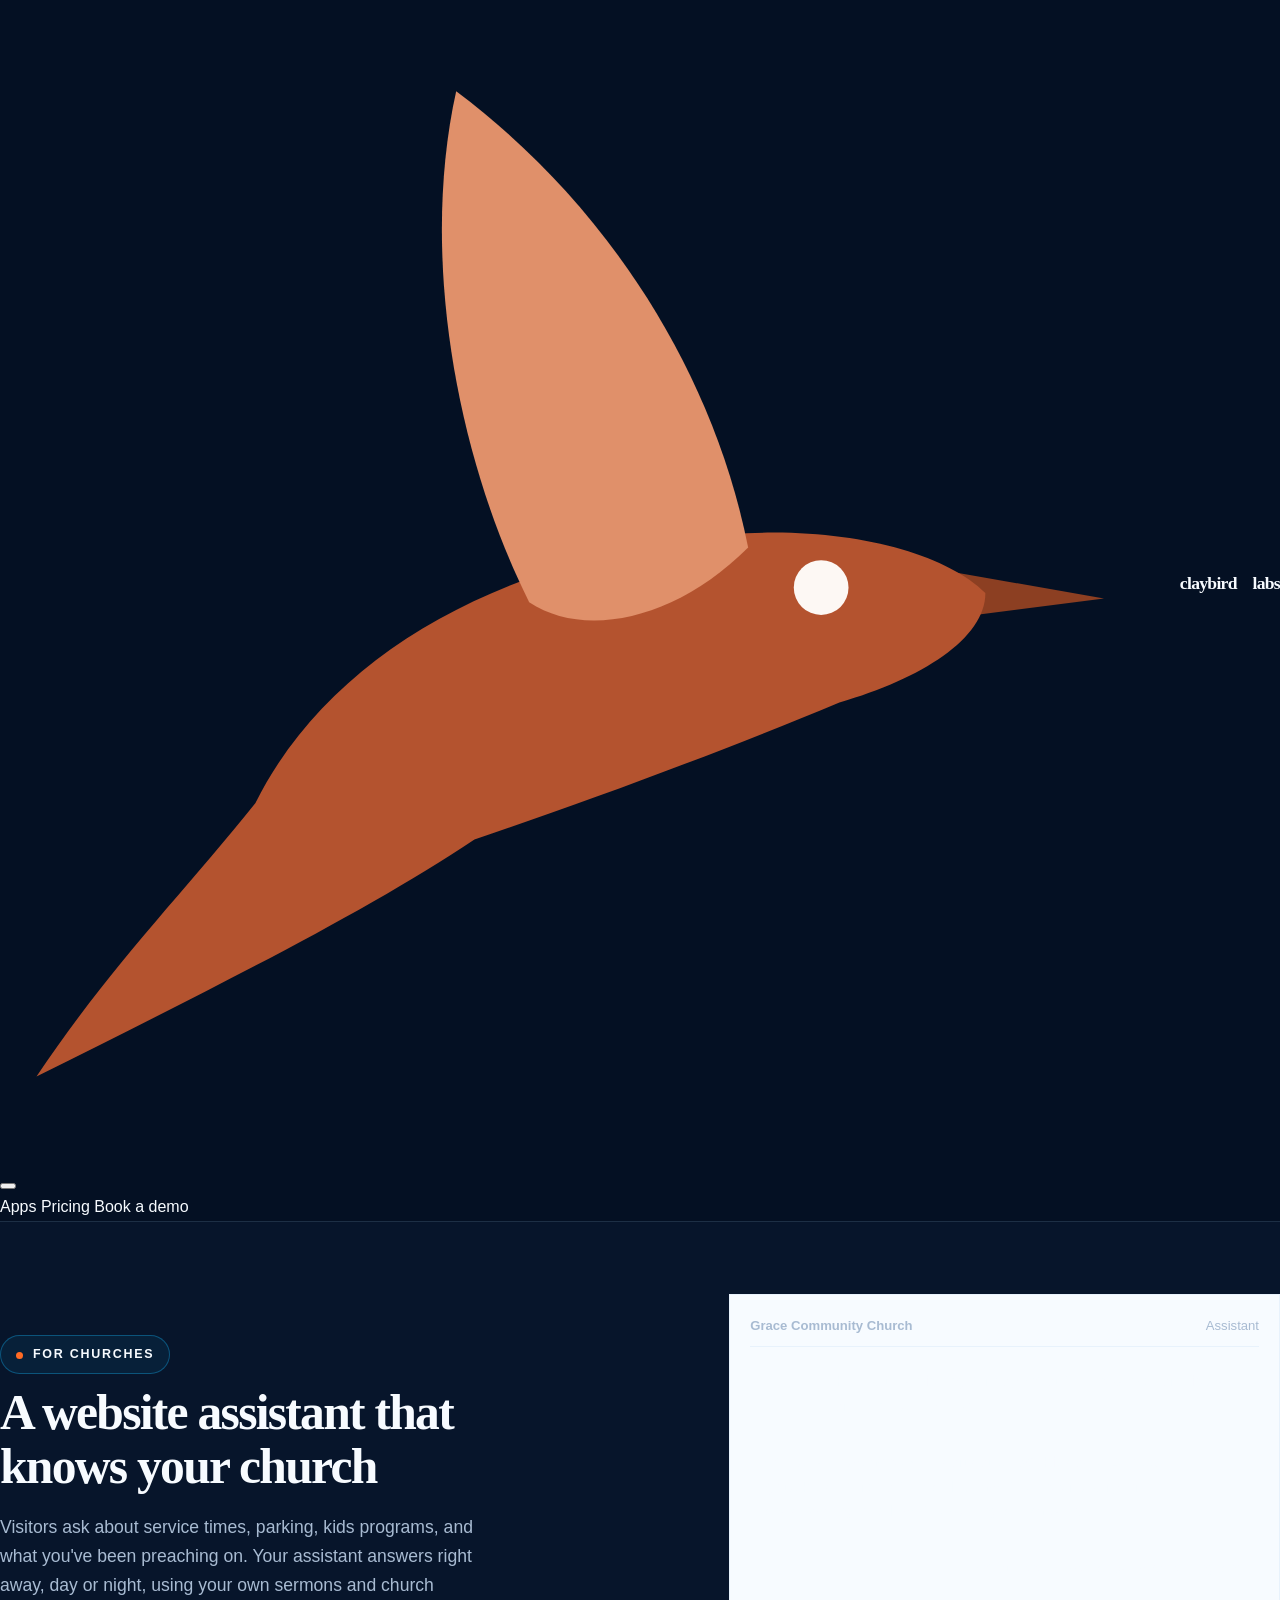
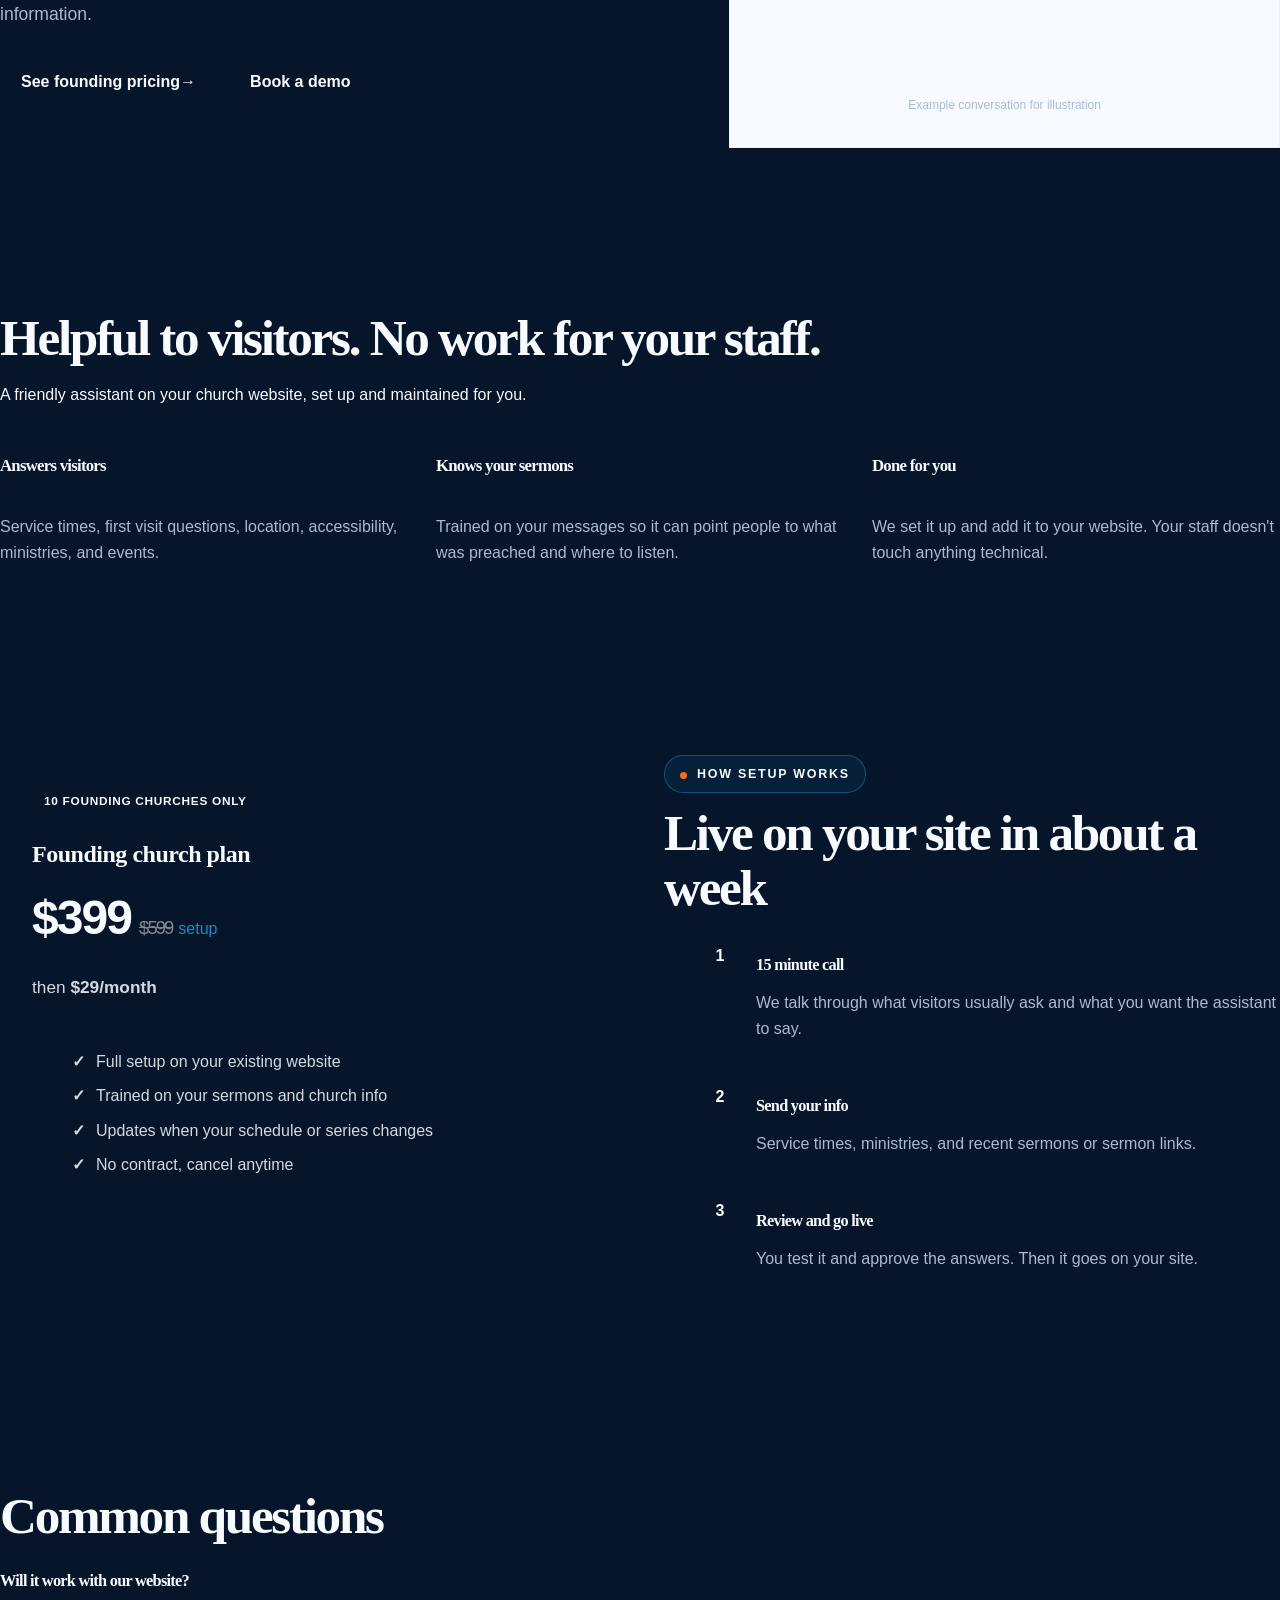
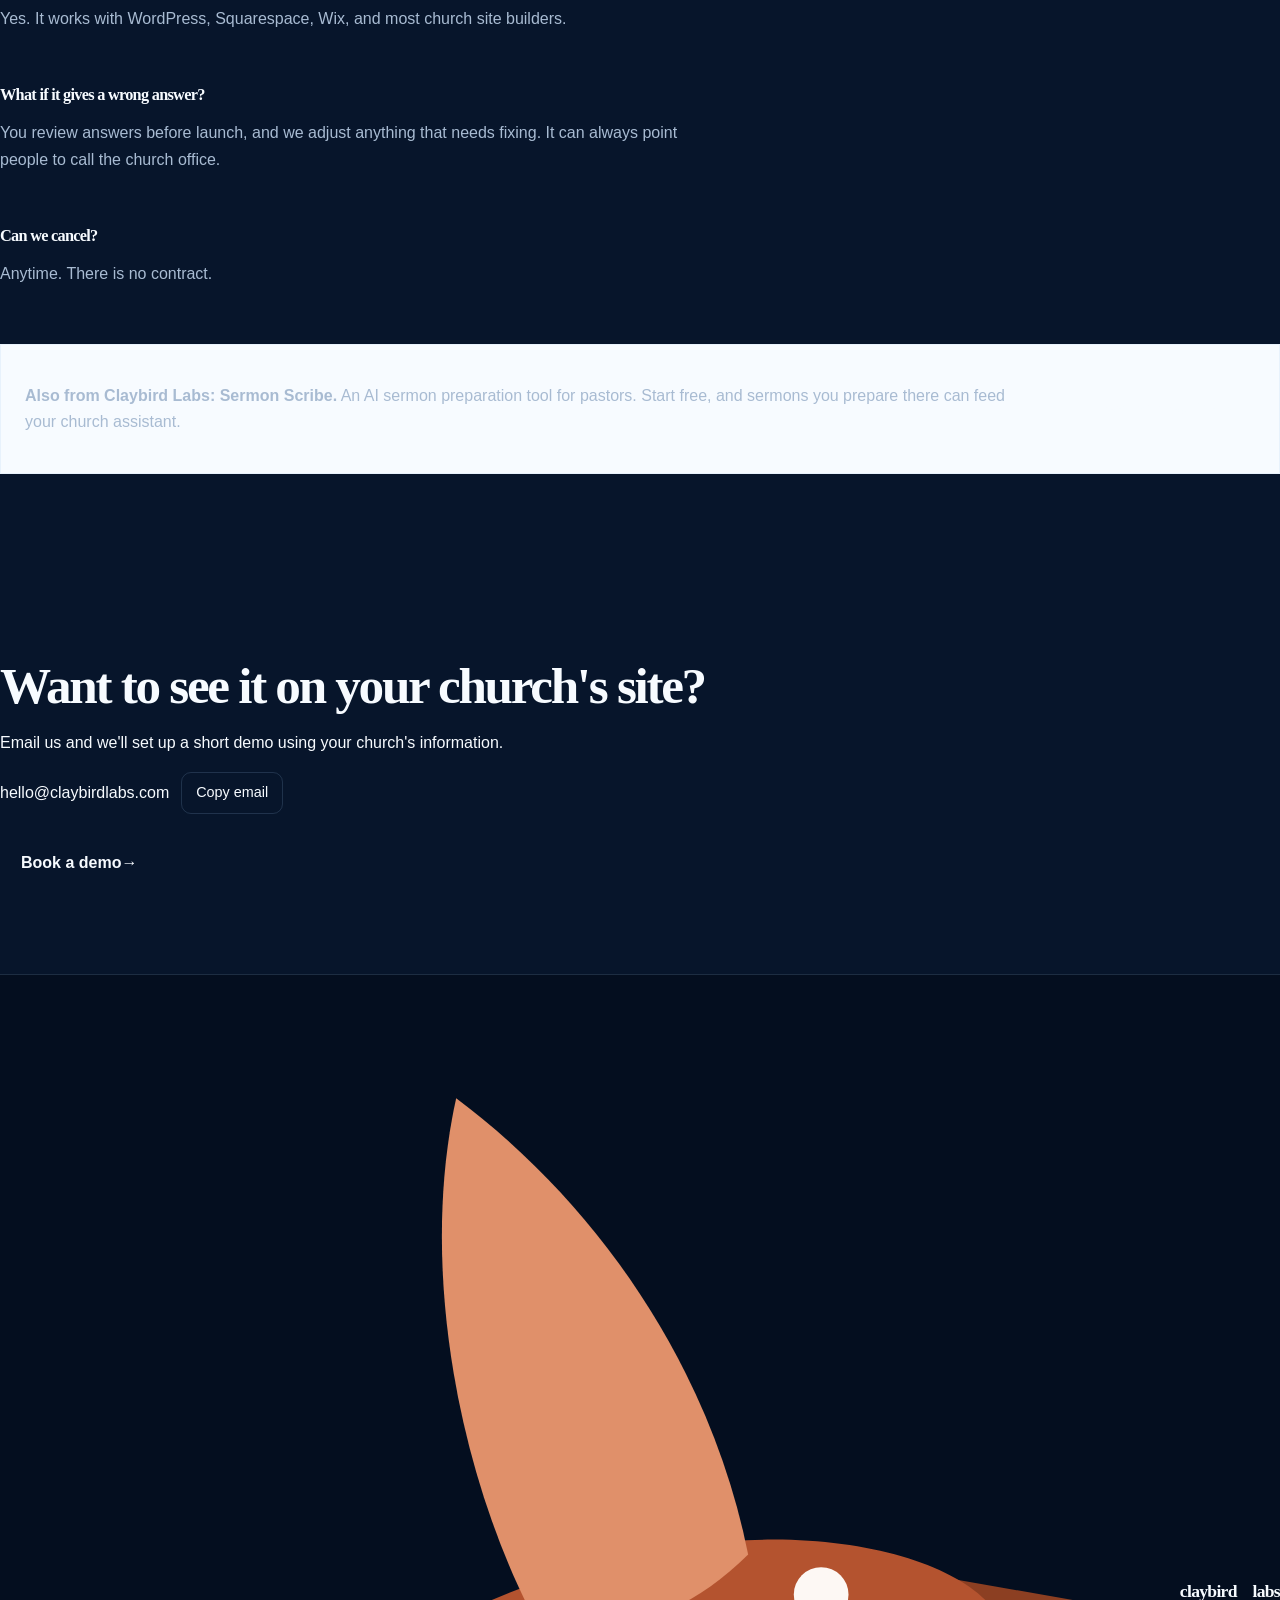
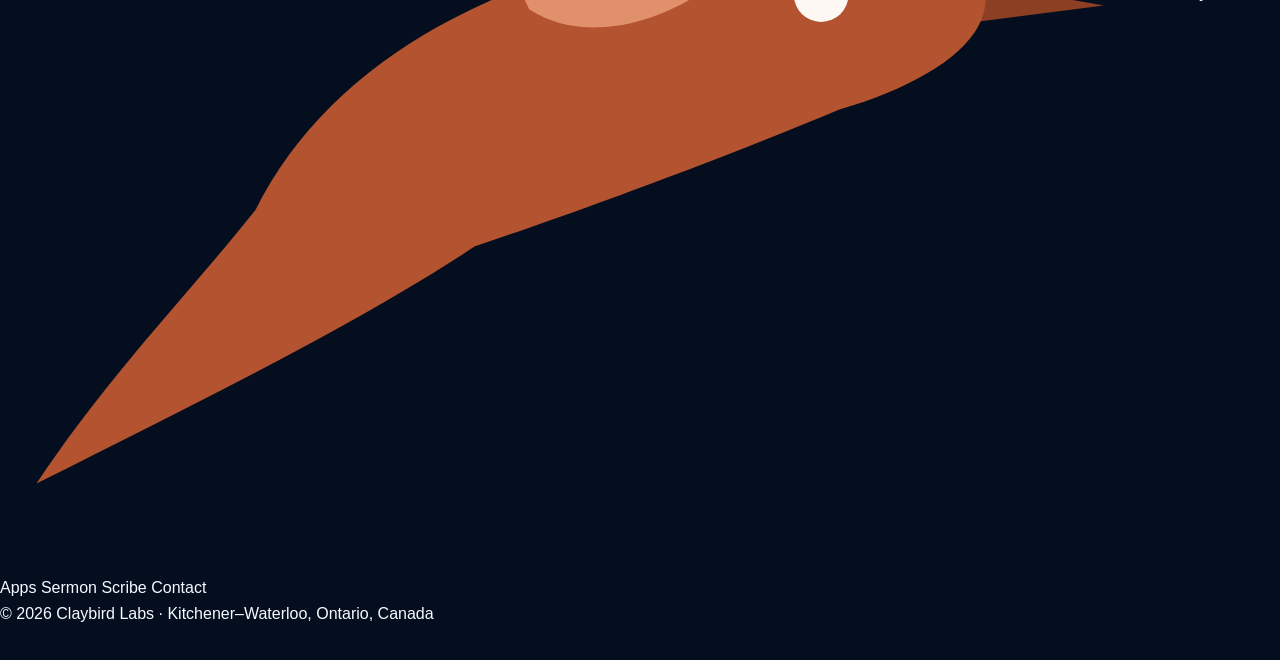
==== church-assistant/index.html @ 747ed99c "Preserve existing church-assistant/index.html" ====
<!DOCTYPE html>
<html lang="en">
<head>
<meta charset="UTF-8">
<meta name="viewport" content="width=device-width, initial-scale=1.0">
<title>Church Website Assistant — Claybird Labs</title>
<meta name="description" content="An AI assistant for your church website that answers visitor questions about service times, programs, and recent sermons. Done-for-you setup by Claybird Labs in Kitchener–Waterloo.">
<meta name="theme-color" content="#FDF8F4">
<link rel="canonical" href="https://claybirdlabs.com/church-assistant/">
<meta property="og:title" content="Church Website Assistant — Claybird Labs">
<meta property="og:description" content="An AI assistant that answers visitors for your church, trained on your own sermons. Founding church pricing: $399 setup, $29/month.">
<meta property="og:type" content="website">
<meta property="og:url" content="https://claybirdlabs.com/church-assistant/">
<link rel="preconnect" href="https://fonts.googleapis.com">
<link rel="preconnect" href="https://fonts.gstatic.com" crossorigin>
<link href="https://fonts.googleapis.com/css2?family=Inter:wght@400;500;600;700;800&display=swap" rel="stylesheet">
<link rel="stylesheet" href="../styles.css">
<link rel="icon" type="image/svg+xml" href="../logo-mark.svg">
<style>
  .ca-hero{padding:72px 0 64px}
  .ca-hero .container{display:grid;grid-template-columns:1.1fr .9fr;gap:56px;align-items:center}
  .ca-hero .container>*{min-width:0}
  .eyebrow{font-size:.78rem;font-weight:600;letter-spacing:.14em;text-transform:uppercase;color:var(--clay)}
  .ca-hero h1{font-size:clamp(2.1rem,5vw,3.1rem);font-weight:800;letter-spacing:-.035em;line-height:1.1;margin:12px 0 18px;text-wrap:balance}
  .ca-hero p.lead{color:var(--muted);font-size:1.1rem;max-width:52ch;margin-bottom:28px}
  .ca-actions{display:flex;gap:12px;flex-wrap:wrap}

  .chat{background:var(--white);border:1px solid var(--line);border-radius:var(--radius);padding:20px;display:grid;gap:12px;box-shadow:var(--shadow)}
  .chat-head{display:flex;justify-content:space-between;font-size:.82rem;color:var(--muted);border-bottom:1px solid var(--line);padding-bottom:10px}
  .chat-head strong{color:var(--ink);font-weight:600}
  .msg{max-width:86%;padding:10px 14px;border-radius:14px;font-size:.93rem}
  .msg.v{justify-self:end;background:var(--ink);color:var(--cream);border-bottom-right-radius:4px}
  .msg.a{background:var(--clay-pale);border-bottom-left-radius:4px}
  .example-note{font-size:.75rem;color:var(--muted);text-align:center}

  .features{display:grid;grid-template-columns:repeat(3,1fr);gap:28px}
  .features>div{border-top:2px solid var(--clay);padding-top:16px;display:grid;gap:6px;align-content:start}
  .features h3{font-size:1.05rem;font-weight:700}
  .features p{color:var(--muted)}

  .pricing{display:grid;grid-template-columns:1fr 1fr;gap:48px;align-items:start}
  .pricing>*{min-width:0}
  .offer{background:var(--ink);color:var(--cream);border-radius:var(--radius);padding:32px;display:grid;gap:14px;box-shadow:var(--shadow-lift)}
  .offer .badge{justify-self:start;background:var(--clay-light);color:var(--ink);font-size:.74rem;font-weight:700;letter-spacing:.06em;text-transform:uppercase;padding:5px 12px;border-radius:999px}
  .offer h2{font-size:1.5rem;font-weight:800;letter-spacing:-.02em}
  .price{font-size:3rem;font-weight:800;letter-spacing:-.04em;line-height:1;font-variant-numeric:tabular-nums}
  .price s{font-size:1.15rem;font-weight:500;opacity:.5;margin-left:8px}
  .price small{font-size:1rem;font-weight:500;opacity:.75;margin-left:6px;letter-spacing:0}
  .monthly{font-size:1.08rem;opacity:.85}
  .offer ul{list-style:none;display:grid;gap:8px}
  .offer li{padding-left:24px;position:relative;opacity:.85}
  .offer li::before{content:"✓";position:absolute;left:0;color:var(--clay-light);font-weight:700}

  .steps{list-style:none;display:grid;gap:22px;counter-reset:s;margin-top:24px}
  .steps li{display:grid;grid-template-columns:40px 1fr;gap:12px}
  .steps li::before{counter-increment:s;content:counter(s);display:grid;place-items:center;width:32px;height:32px;border-radius:50%;background:var(--clay-pale);color:var(--clay-dark);font-weight:700}
  .steps h3{font-size:1.02rem;font-weight:700}
  .steps p{color:var(--muted)}

  .faq{display:grid;gap:22px;max-width:720px}
  .faq h3{font-size:1.02rem;font-weight:700}
  .faq p{color:var(--muted)}

  .ss-note{display:flex;gap:16px;align-items:center;flex-wrap:wrap;background:var(--white);border:1px solid var(--line);border-radius:var(--radius);padding:22px 24px;margin-top:40px}
  .ss-note p{flex:1 1 320px;color:var(--muted)}
  .ss-note strong{color:var(--ink)}

  .email-row{display:flex;gap:12px;align-items:center;flex-wrap:wrap;margin-top:8px}
  .copy{background:transparent;border:1.5px solid var(--line);color:var(--ink);border-radius:10px;padding:8px 14px;font:inherit;font-size:.9rem;cursor:pointer}
  .copy:hover{border-color:var(--clay-light)}

  @media (max-width:820px){
    .ca-hero{padding:48px 0}
    .ca-hero .container,.pricing{grid-template-columns:1fr;gap:36px}
    .features{grid-template-columns:1fr}
    .offer{padding:26px}
  }
</style>
</head>
<body>

<nav class="nav" id="nav">
  <div class="container nav-inner">
    <a class="brand" href="/" aria-label="Claybird Labs home">
      <svg viewBox="0 0 64 64" aria-hidden="true">
        <path d="M48,30.6 L60.5,32.8 L48,34.4 Z" fill="#8C3F22"/>
        <path d="M54,32.5 C51.5,30 45,28.5 38,29.5 C27,31 18,36 14,44 C10,49 6,53 2,59 C12,54 20,50 26,46 C32,44 40,41 46,38.5 C50.5,37.2 54,35 54,32.5 Z" fill="#B4532F"/>
        <path d="M29,33 C25,25 23,14 25,5 C33,11 39,20 41,30 C37,34 32,35 29,33 Z" fill="#E0906A"/>
        <circle cx="45" cy="32.2" r="1.5" fill="#FDF8F4"/>
      </svg>
      claybird<span class="light">&nbsp;labs</span>
    </a>
    <button class="menu-toggle" id="menuToggle" aria-label="Menu" aria-expanded="false" aria-controls="navLinks">
      <span></span><span></span><span></span>
    </button>
    <div class="nav-links" id="navLinks">
      <a href="/#apps">Apps</a>
      <a href="#pricing">Pricing</a>
      <a href="#book">Book a demo</a>
    </div>
  </div>
  <div class="progress" id="progress" aria-hidden="true"></div>
</nav>

<header class="ca-hero">
  <div class="container">
    <div>
      <span class="eyebrow">For churches</span>
      <h1>A website assistant that knows your church</h1>
      <p class="lead">Visitors ask about service times, parking, kids programs, and what you've been preaching on. Your assistant answers right away, day or night, using your own sermons and church information.</p>
      <div class="ca-actions">
        <a class="btn" href="#pricing">See founding pricing <span class="arrow" aria-hidden="true">→</span></a>
        <a class="btn ghost" href="#book">Book a demo</a>
      </div>
    </div>
    <div class="chat" aria-label="Example conversation with a church website assistant">
      <div class="chat-head"><strong>Grace Community Church</strong><span>Assistant</span></div>
      <div class="msg v">Hi, first time visiting Sunday. What time is service and is there anything for my kids?</div>
      <div class="msg a">Welcome! Sunday service starts at 10:30. Kids ages 4 to 11 go to Kids Church after worship, and there's a nursery for little ones. Parking is behind the building off Maple St.</div>
      <div class="msg v">What has the pastor been preaching on?</div>
      <div class="msg a">We're in week 3 of a series through Philippians. Last Sunday was on finding joy in hard seasons, from Philippians 4.</div>
      <p class="example-note">Example conversation for illustration</p>
    </div>
  </div>
</header>

<section class="alt">
  <div class="container">
    <div class="section-head">
      <h2>Helpful to visitors. No work for your staff.</h2>
      <p>A friendly assistant on your church website, set up and maintained for you.</p>
    </div>
    <div class="features">
      <div><h3>Answers visitors</h3><p>Service times, first visit questions, location, accessibility, ministries, and events.</p></div>
      <div><h3>Knows your sermons</h3><p>Trained on your messages so it can point people to what was preached and where to listen.</p></div>
      <div><h3>Done for you</h3><p>We set it up and add it to your website. Your staff doesn't touch anything technical.</p></div>
    </div>
  </div>
</section>

<section id="pricing">
  <div class="container pricing">
    <div class="offer">
      <span class="badge">10 founding churches only</span>
      <h2>Founding church plan</h2>
      <div class="price">$399<s>$599</s><small>setup</small></div>
      <p class="monthly">then <strong>$29/month</strong></p>
      <ul>
        <li>Full setup on your existing website</li>
        <li>Trained on your sermons and church info</li>
        <li>Updates when your schedule or series changes</li>
        <li>No contract, cancel anytime</li>
      </ul>
    </div>
    <div>
      <span class="eyebrow">How setup works</span>
      <div class="section-head" style="margin:10px 0 0"><h2>Live on your site in about a week</h2></div>
      <ol class="steps">
        <li><div><h3>15 minute call</h3><p>We talk through what visitors usually ask and what you want the assistant to say.</p></div></li>
        <li><div><h3>Send your info</h3><p>Service times, ministries, and recent sermons or sermon links.</p></div></li>
        <li><div><h3>Review and go live</h3><p>You test it and approve the answers. Then it goes on your site.</p></div></li>
      </ol>
    </div>
  </div>
</section>

<section class="alt">
  <div class="container">
    <div class="section-head"><h2>Common questions</h2></div>
    <div class="faq">
      <div><h3>Will it work with our website?</h3><p>Yes. It works with WordPress, Squarespace, Wix, and most church site builders.</p></div>
      <div><h3>What if it gives a wrong answer?</h3><p>You review answers before launch, and we adjust anything that needs fixing. It can always point people to call the church office.</p></div>
      <div><h3>Can we cancel?</h3><p>Anytime. There is no contract.</p></div>
    </div>
    <div class="ss-note">
      <p><strong>Also from Claybird Labs: Sermon Scribe.</strong> An AI sermon preparation tool for pastors. Start free, and sermons you prepare there can feed your church assistant.</p>
      <a class="btn ghost" href="https://sermon-scribe.com/" target="_blank" rel="noopener">Visit Sermon Scribe <span class="arrow" aria-hidden="true">→</span></a>
    </div>
  </div>
</section>

<section id="book">
  <div class="container">
    <div class="contact-box">
      <h2>Want to see it on your church's site?</h2>
      <p>Email us and we'll set up a short demo using your church's information.</p>
      <div class="email-row">
        <a class="mail" id="email" href="mailto:hello@claybirdlabs.com?subject=Church%20Website%20Assistant%20demo">hello@claybirdlabs.com</a>
        <button class="copy" id="copy" type="button">Copy email</button>
      </div>
      <div style="margin-top:24px">
        <a class="btn" href="mailto:hello@claybirdlabs.com?subject=Church%20Website%20Assistant%20demo">Book a demo <span class="arrow" aria-hidden="true">→</span></a>
      </div>
    </div>
  </div>
</section>

<footer class="footer">
  <div class="container footer-inner">
    <a class="brand" href="/">
      <svg viewBox="0 0 64 64" aria-hidden="true">
        <path d="M48,30.6 L60.5,32.8 L48,34.4 Z" fill="#8C3F22"/>
        <path d="M54,32.5 C51.5,30 45,28.5 38,29.5 C27,31 18,36 14,44 C10,49 6,53 2,59 C12,54 20,50 26,46 C32,44 40,41 46,38.5 C50.5,37.2 54,35 54,32.5 Z" fill="#B4532F"/>
        <path d="M29,33 C25,25 23,14 25,5 C33,11 39,20 41,30 C37,34 32,35 29,33 Z" fill="#E0906A"/>
        <circle cx="45" cy="32.2" r="1.5" fill="#FDF8F4"/>
      </svg>
      claybird<span class="light">&nbsp;labs</span>
    </a>
    <div class="footer-links">
      <a href="/#apps">Apps</a>
      <a href="https://sermon-scribe.com/" target="_blank" rel="noopener">Sermon Scribe</a>
      <a href="mailto:hello@claybirdlabs.com">Contact</a>
    </div>
    <div class="copyright">© <span id="year">2026</span> Claybird Labs · Kitchener–Waterloo, Ontario, Canada</div>
  </div>
</footer>

<script>
(function () {
  document.getElementById('year').textContent = new Date().getFullYear();
  var nav = document.getElementById('nav');
  var progress = document.getElementById('progress');
  function onScroll() {
    var y = window.scrollY || 0;
    nav.classList.toggle('scrolled', y > 8);
    var max = document.documentElement.scrollHeight - window.innerHeight;
    progress.style.transform = 'scaleX(' + (max > 0 ? Math.min(y / max, 1) : 0) + ')';
  }
  window.addEventListener('scroll', onScroll, { passive: true });
  onScroll();
  var toggle = document.getElementById('menuToggle');
  toggle.addEventListener('click', function () {
    var open = !nav.classList.contains('open');
    nav.classList.toggle('open', open);
    toggle.setAttribute('aria-expanded', String(open));
  });
  document.querySelectorAll('.nav-links a').forEach(function (a) {
    a.addEventListener('click', function () { nav.classList.remove('open'); toggle.setAttribute('aria-expanded', 'false'); });
  });
  document.getElementById('copy').addEventListener('click', function () {
    var btn = this, el = document.getElementById('email');
    function fallback() { var r = document.createRange(); r.selectNodeContents(el); var s = getSelection(); s.removeAllRanges(); s.addRange(r); btn.textContent = 'Selected'; }
    try { navigator.clipboard.writeText(el.textContent).then(function () { btn.textContent = 'Copied'; }, fallback); } catch (e) { fallback(); }
  });
})();
</script>
</body>
</html>
---- styles.css ----
:root{--navy:#07152b;--navy2:#0d2344;--blue:#12b9ff;--blue2:#2875ff;--orange:#ff6a24;--gold:#ffb323;--white:#f7fbff;--muted:#a8bbd2;--line:rgba(155,197,235,.17);--max:1180px}*{box-sizing:border-box}html{scroll-behavior:smooth;scroll-padding-top:90px}body{margin:0;background:var(--navy);color:var(--white);font:16px/1.65 'DM Sans',sans-serif;overflow-x:hidden}a{color:inherit;text-decoration:none}img{max-width:100%;display:block}.wrap{width:min(var(--max),calc(100% - 48px));margin:auto}.ambient{position:fixed;inset:0;z-index:-1;pointer-events:none;background:radial-gradient(ellipse at 10% 5%,rgba(16,130,255,.18),transparent 34%),radial-gradient(ellipse at 90% 30%,rgba(255,106,36,.12),transparent 30%),linear-gradient(145deg,#07152b,#091a34 55%,#061226)}.nav{position:sticky;top:0;z-index:20;background:rgba(5,17,35,.88);backdrop-filter:blur(18px);border-bottom:1px solid var(--line)}.navin{height:82px;display:flex;align-items:center;justify-content:space-between;gap:24px}.brand{display:flex;align-items:center;gap:12px;font:700 1.1rem 'Space Grotesk';letter-spacing:-.04em}.brand img{width:54px;height:54px;object-fit:contain;border-radius:12px}.brand b{color:var(--blue)}.links{display:flex;gap:28px;color:#c4d4e7;font-weight:600}.links a:hover,footer a:hover{color:var(--blue)}.nav-cta,.btn{display:inline-flex;align-items:center;justify-content:center;padding:12px 21px;border-radius:999px;font-weight:700}.nav-cta,.btn.primary{color:#06152b;background:linear-gradient(110deg,var(--blue),#65d7ff);box-shadow:0 8px 28px #12b9ff30}.menu{display:none;background:none;border:1px solid var(--line);color:white;border-radius:12px;padding:9px 12px}.hero{padding:76px 0 94px}.hero-grid{display:grid;grid-template-columns:1.02fr .98fr;gap:48px;align-items:center}.eyebrow{display:inline-flex;border:1px solid #12b9ff55;background:#12b9ff12;color:#8de1ff;border-radius:999px;padding:8px 15px;font-size:.76rem;font-weight:700;letter-spacing:.1em;text-transform:uppercase}.eyebrow:before{content:' ';width:7px;height:7px;border-radius:50%;background:var(--orange);margin:8px 10px 0 0}h1,h2,h3{font-family:'Space Grotesk';line-height:1.08;letter-spacing:-.045em}h1{font-size:clamp(3rem,6vw,5.3rem);margin:25px 0 22px}h1 .blue{color:var(--blue)}h1 .orange{background:linear-gradient(100deg,var(--gold),var(--orange));background-clip:text;color:transparent}.hero-copy{font-size:1.2rem;color:#b8c9dc;max-width:590px}.actions{display:flex;gap:14px;flex-wrap:wrap;margin:32px 0 24px}.btn.secondary{border:1px solid #b2d3f255;background:#ffffff09;color:#e8f4ff}.location{font-size:.9rem;color:#839bb7}.logo-panel{padding:20px;border:1px solid #44a7ff3d;border-radius:30px;background:linear-gradient(145deg,#0e2b4fcc,#041022cc);box-shadow:0 30px 90px #0005}.logo-panel img{width:100%;border-radius:18px}.panel-caption{display:flex;justify-content:space-between;gap:14px;padding:16px 7px 4px;color:#9fb5ce;font-size:.82rem}.panel-caption strong{color:#eaf6ff}.strip{border-block:1px solid var(--line);background:#081b3499}.stripin{display:grid;grid-template-columns:repeat(3,1fr);gap:24px;padding:26px 0;text-align:center}.strip strong,.strip span{display:block}.strip span{font-size:.86rem;color:#91a9c4}section{padding:86px 0}small{color:var(--blue);font-weight:800;letter-spacing:.16em}h2{font-size:clamp(2.2rem,4vw,3.4rem);margin:12px 0}.section-top{display:flex;justify-content:space-between;align-items:end;gap:30px;margin-bottom:38px}.section-top p{max-width:500px;color:var(--muted)}.apps{display:grid;grid-template-columns:repeat(3,1fr);gap:18px}.app{min-height:320px;padding:27px;border:1px solid var(--line);border-radius:22px;background:linear-gradient(145deg,#0f2b4ee0,#08182fe8);transition:.25s}.app:hover{transform:translateY(-6px);border-color:#12b9ff80;box-shadow:0 22px 55px #0004}.app-icon{width:52px;height:52px;border-radius:15px;display:grid;place-items:center;background:#12b9ff20;border:1px solid #12b9ff40;color:#64d9ff;font-size:1.5rem}.tag{display:inline-block;margin:22px 0 10px;color:#ffbd83;font-size:.7rem;font-weight:800;letter-spacing:.12em;text-transform:uppercase}.app h3{font-size:1.55rem;margin:0 0 12px}.app p{color:#a8bbd2;font-size:.96rem}.more{color:#6bd9ff;font-weight:700}.coming{border-style:dashed;background:#ffffff05}.about{display:grid;grid-template-columns:1fr .9fr;gap:70px}.about p{color:#afc1d6}.facts,.contact{padding:30px;border:1px solid var(--line);border-radius:22px;background:#0b203cb8}.facts ul{padding-left:20px;color:#b3c6dc;line-height:2}.contact{text-align:center;border-color:#12b9ff40}.contact p{color:#a9bed5}.email{color:#72dfff;font:700 1.2rem 'Space Grotesk'}.contact .btn{margin-top:10px}footer{border-top:1px solid var(--line);padding:32px 0;background:#030d1bbd}.foot{display:flex;align-items:center;justify-content:space-between;gap:20px;flex-wrap:wrap}.foot nav{display:flex;gap:18px;flex-wrap:wrap;color:#9cb0c7;font-size:.88rem}.foot p{width:100%;padding-top:18px;border-top:1px solid var(--line);color:#748ca8;font-size:.82rem}@media(max-width:900px){.hero-grid,.about{grid-template-columns:1fr}.apps{grid-template-columns:repeat(2,1fr)}.section-top{display:block}}@media(max-width:650px){.wrap{width:calc(100% - 34px)}.brand img{width:46px;height:46px}.menu{display:block}.nav-cta{display:none}.links{display:none;position:absolute;top:72px;left:0;right:0;padding:18px 24px;background:#07172e;flex-direction:column}.links.open{display:flex}.hero{padding:55px 0 65px}section{padding:66px 0}.apps,.stripin{grid-template-columns:1fr}.panel-caption{display:block}.foot{align-items:flex-start;flex-direction:column}}@media(prefers-reduced-motion:reduce){html{scroll-behavior:auto}*,*:before,*:after{transition:none!important}}
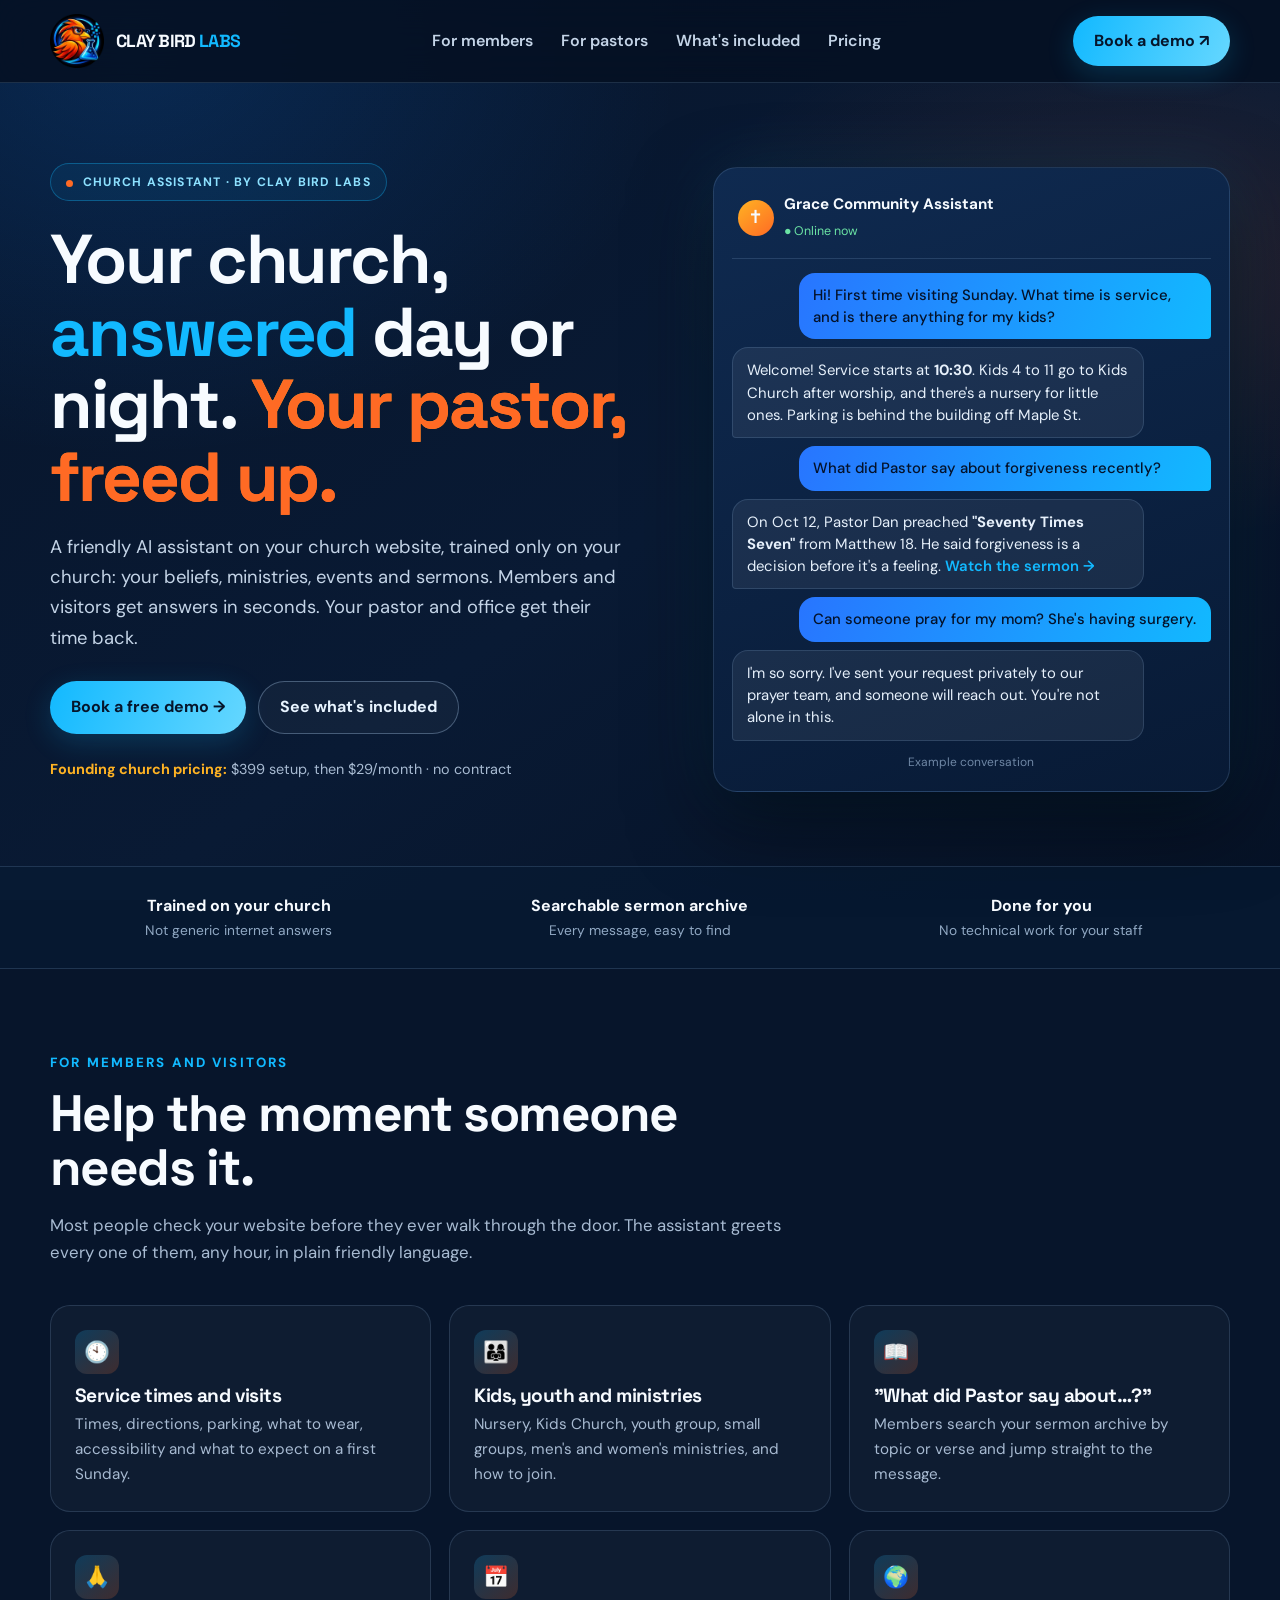
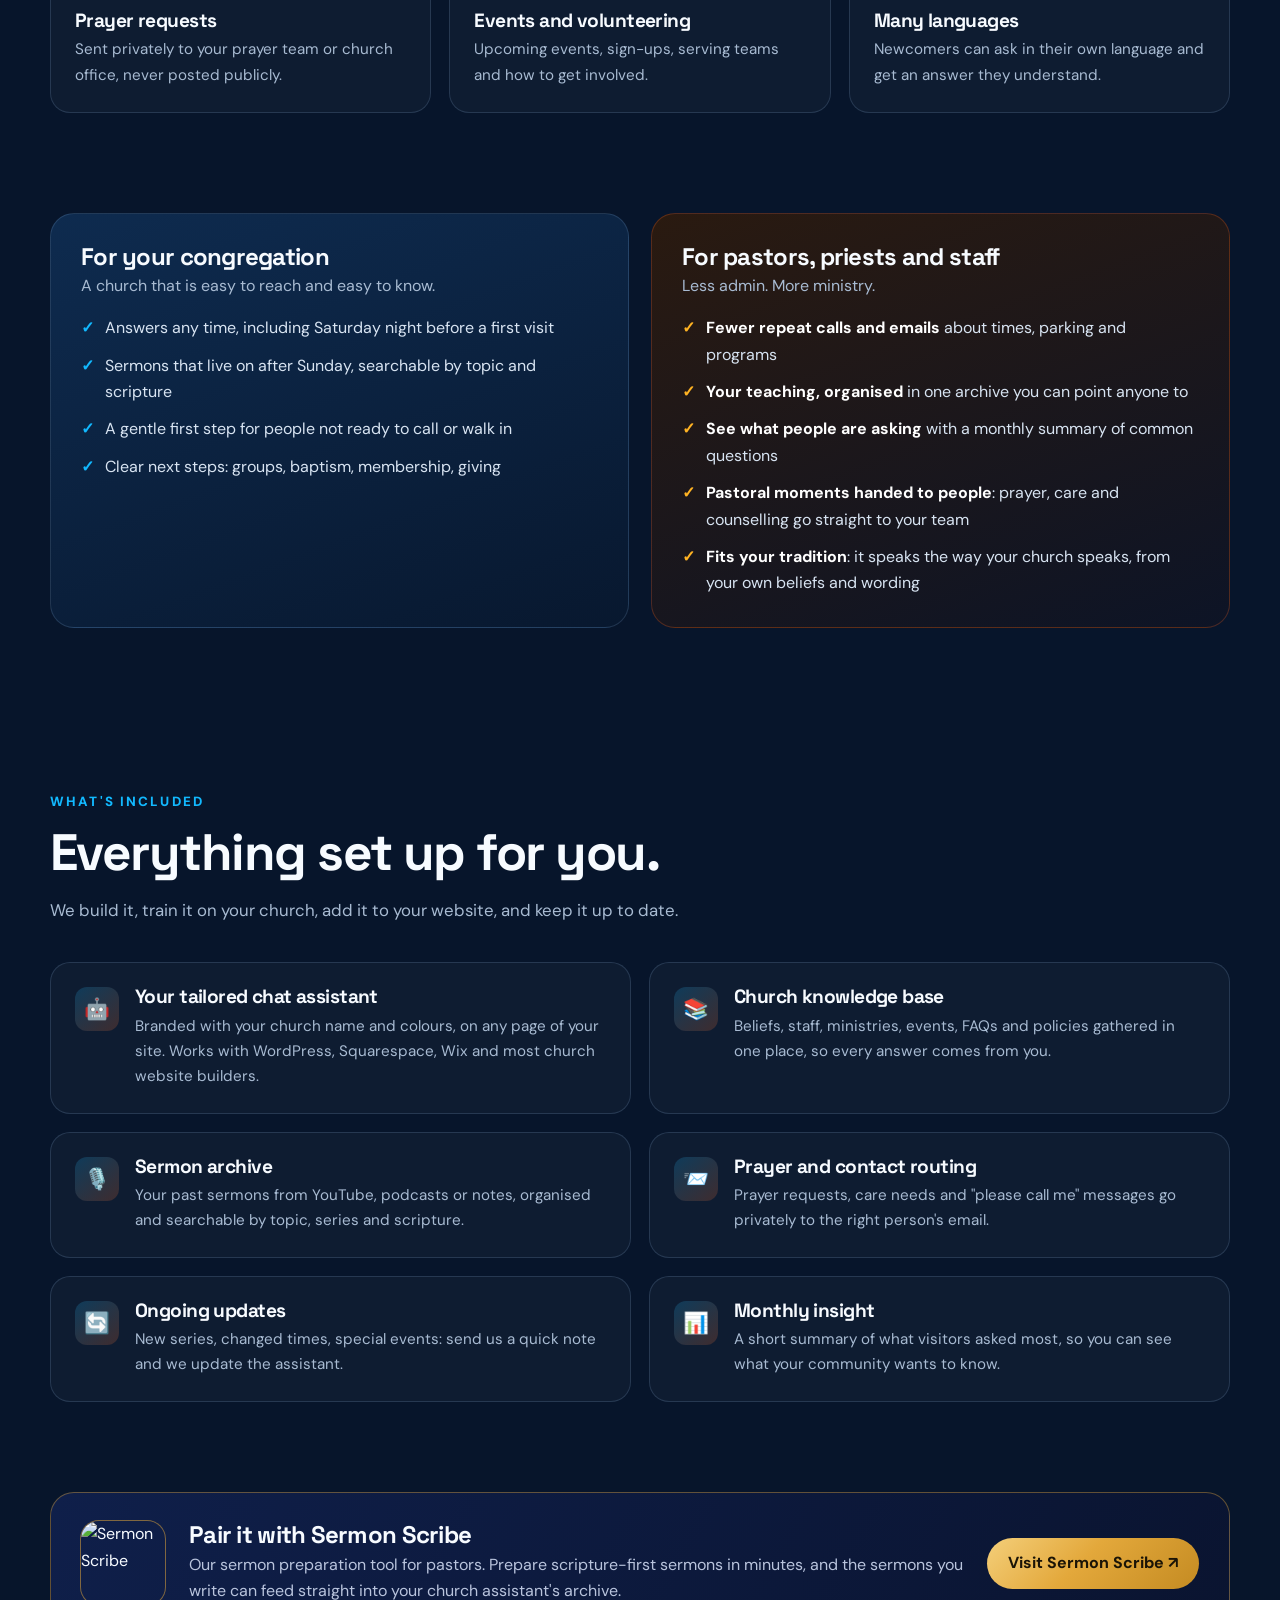
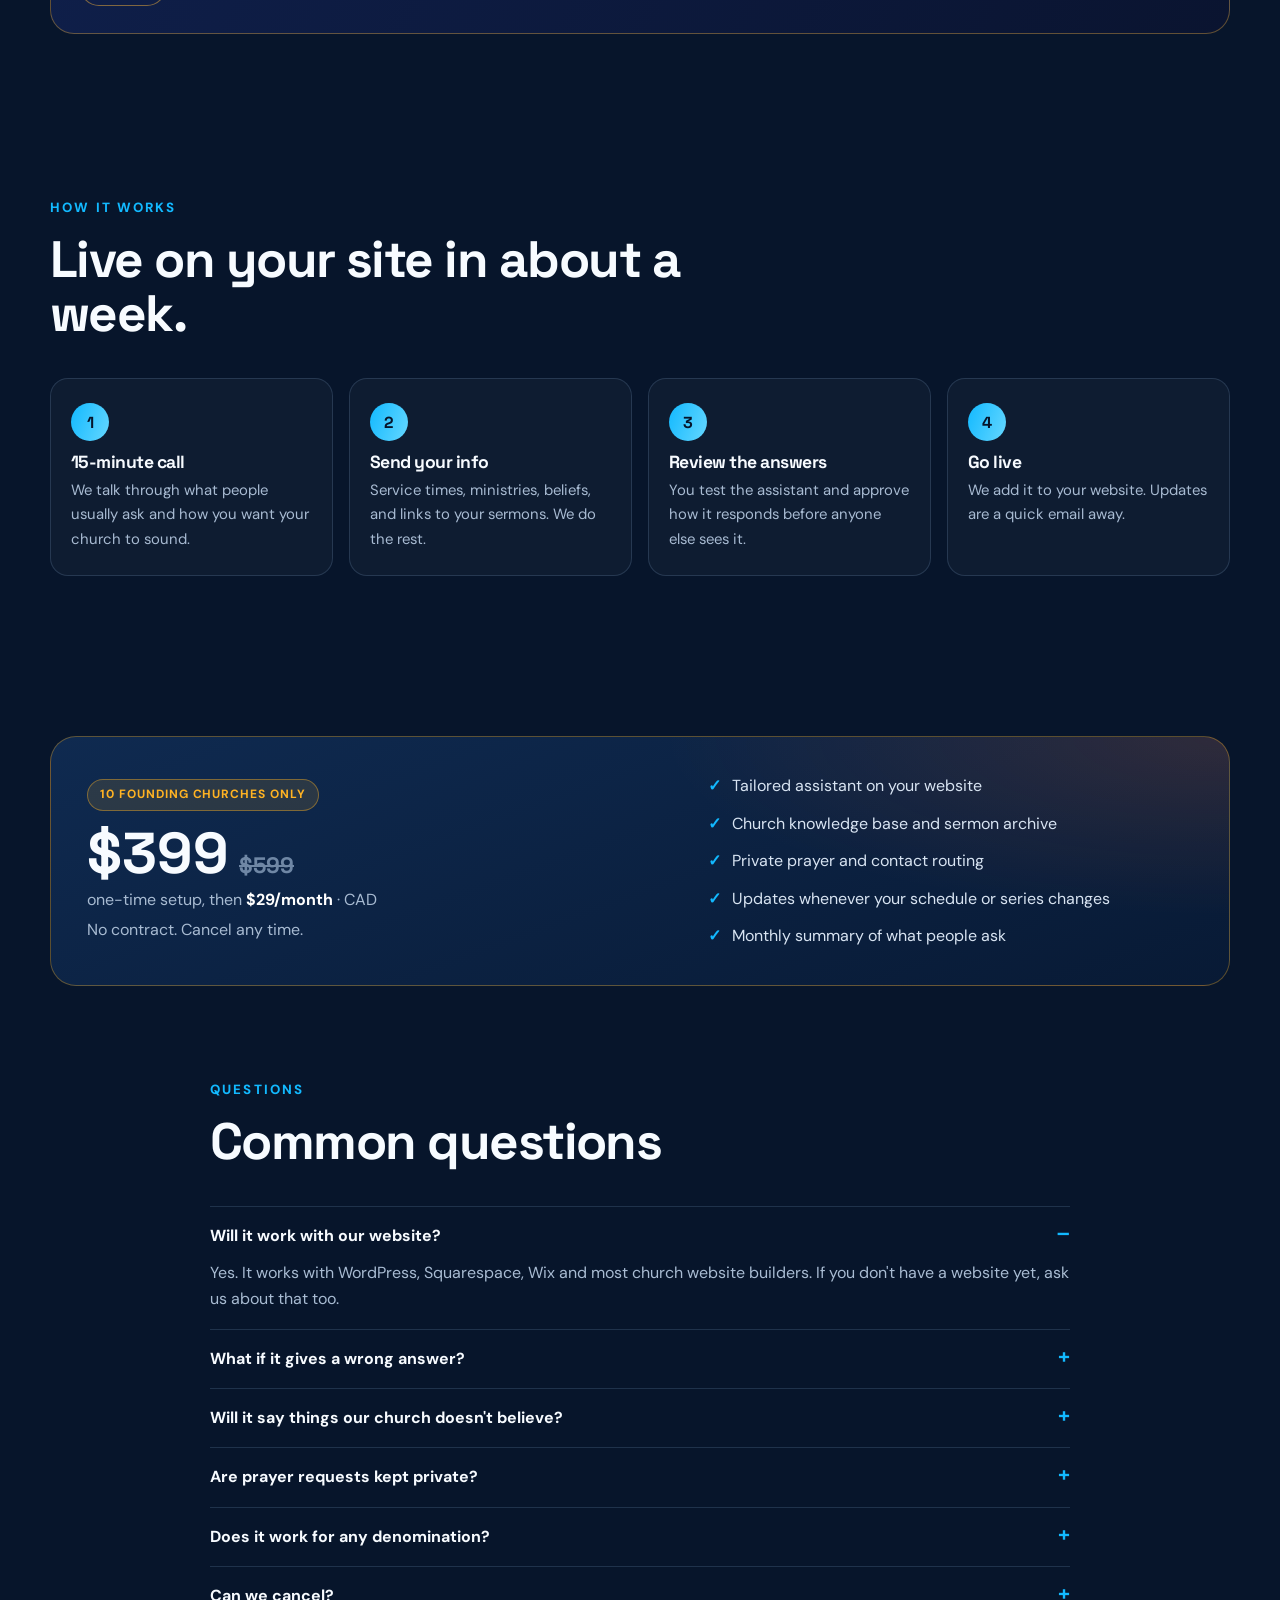
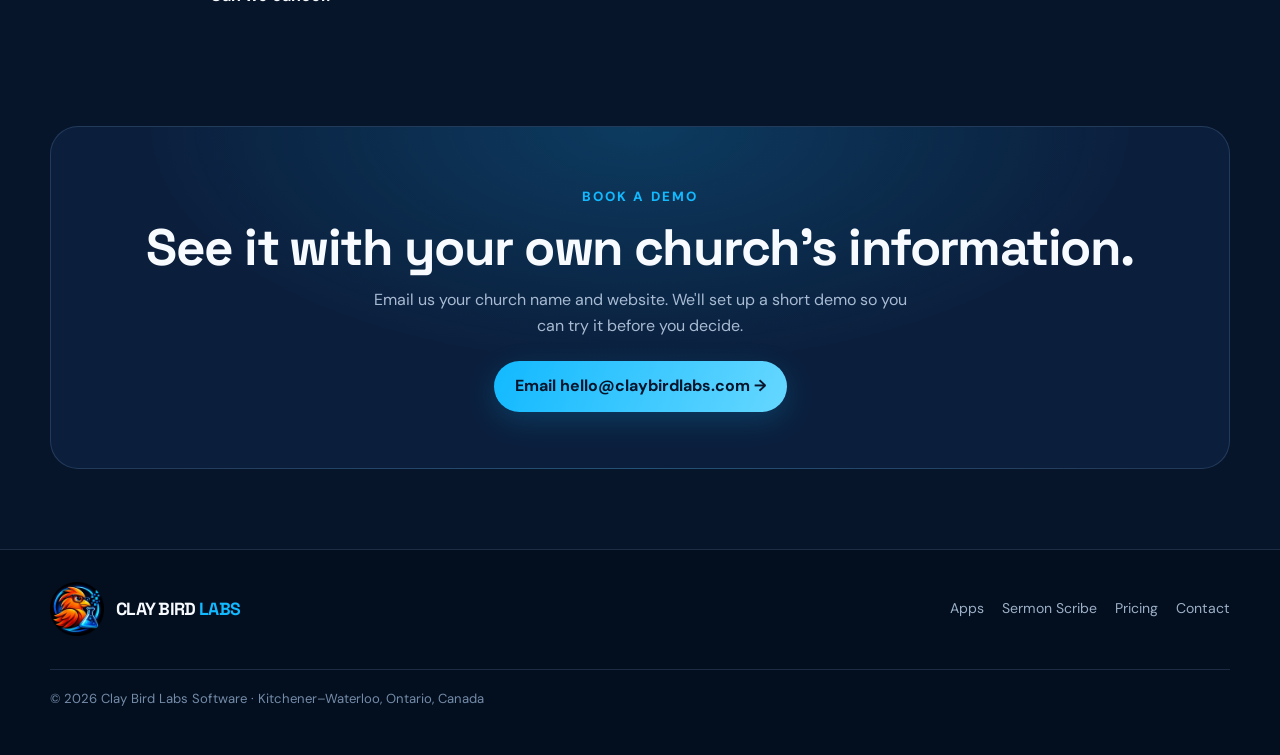
==== commit 9e612bb5: "New Church Assistant landing page Co-Authored-By: Claude Opus 5.5 <noreply@anthropic.com> Claude-Ses" ====
--- a/church-assistant/index.html
+++ b/church-assistant/index.html
@@ -1,248 +1,227 @@
-<!DOCTYPE html>
+<!doctype html>
 <html lang="en">
 <head>
-<meta charset="UTF-8">
-<meta name="viewport" content="width=device-width, initial-scale=1.0">
-<title>Church Website Assistant — Claybird Labs</title>
-<meta name="description" content="An AI assistant for your church website that answers visitor questions about service times, programs, and recent sermons. Done-for-you setup by Claybird Labs in Kitchener–Waterloo.">
-<meta name="theme-color" content="#FDF8F4">
+<meta charset="utf-8">
+<meta name="viewport" content="width=device-width,initial-scale=1">
+<title>Church Assistant | Clay Bird Labs</title>
+<meta name="description" content="A tailored AI assistant for your church website. Answers members and visitors day or night, searches your sermon archive, and takes everyday questions off your pastor's desk. Set up for you by Clay Bird Labs.">
+<meta name="theme-color" content="#07152b">
 <link rel="canonical" href="https://claybirdlabs.com/church-assistant/">
-<meta property="og:title" content="Church Website Assistant — Claybird Labs">
-<meta property="og:description" content="An AI assistant that answers visitors for your church, trained on your own sermons. Founding church pricing: $399 setup, $29/month.">
+<meta property="og:title" content="Church Assistant | Clay Bird Labs">
+<meta property="og:description" content="Your church's own AI assistant, knowledge base and searchable sermon archive. Done-for-you setup.">
 <meta property="og:type" content="website">
 <meta property="og:url" content="https://claybirdlabs.com/church-assistant/">
-<link rel="preconnect" href="https://fonts.googleapis.com">
-<link rel="preconnect" href="https://fonts.gstatic.com" crossorigin>
-<link href="https://fonts.googleapis.com/css2?family=Inter:wght@400;500;600;700;800&display=swap" rel="stylesheet">
+<meta property="og:image" content="https://claybirdlabs.com/assets/claybird-labs-logo.webp">
+<link rel="icon" href="../assets/claybird-favicon.png" type="image/png">
+<link rel="preconnect" href="https://fonts.googleapis.com"><link rel="preconnect" href="https://fonts.gstatic.com" crossorigin>
+<link href="https://fonts.googleapis.com/css2?family=DM+Sans:wght@400;500;600;700&family=Space+Grotesk:wght@500;600;700&display=swap" rel="stylesheet">
 <link rel="stylesheet" href="../styles.css">
-<link rel="icon" type="image/svg+xml" href="../logo-mark.svg">
 <style>
-  .ca-hero{padding:72px 0 64px}
-  .ca-hero .container{display:grid;grid-template-columns:1.1fr .9fr;gap:56px;align-items:center}
-  .ca-hero .container>*{min-width:0}
-  .eyebrow{font-size:.78rem;font-weight:600;letter-spacing:.14em;text-transform:uppercase;color:var(--clay)}
-  .ca-hero h1{font-size:clamp(2.1rem,5vw,3.1rem);font-weight:800;letter-spacing:-.035em;line-height:1.1;margin:12px 0 18px;text-wrap:balance}
-  .ca-hero p.lead{color:var(--muted);font-size:1.1rem;max-width:52ch;margin-bottom:28px}
-  .ca-actions{display:flex;gap:12px;flex-wrap:wrap}
-
-  .chat{background:var(--white);border:1px solid var(--line);border-radius:var(--radius);padding:20px;display:grid;gap:12px;box-shadow:var(--shadow)}
-  .chat-head{display:flex;justify-content:space-between;font-size:.82rem;color:var(--muted);border-bottom:1px solid var(--line);padding-bottom:10px}
-  .chat-head strong{color:var(--ink);font-weight:600}
-  .msg{max-width:86%;padding:10px 14px;border-radius:14px;font-size:.93rem}
-  .msg.v{justify-self:end;background:var(--ink);color:var(--cream);border-bottom-right-radius:4px}
-  .msg.a{background:var(--clay-pale);border-bottom-left-radius:4px}
-  .example-note{font-size:.75rem;color:var(--muted);text-align:center}
-
-  .features{display:grid;grid-template-columns:repeat(3,1fr);gap:28px}
-  .features>div{border-top:2px solid var(--clay);padding-top:16px;display:grid;gap:6px;align-content:start}
-  .features h3{font-size:1.05rem;font-weight:700}
-  .features p{color:var(--muted)}
-
-  .pricing{display:grid;grid-template-columns:1fr 1fr;gap:48px;align-items:start}
-  .pricing>*{min-width:0}
-  .offer{background:var(--ink);color:var(--cream);border-radius:var(--radius);padding:32px;display:grid;gap:14px;box-shadow:var(--shadow-lift)}
-  .offer .badge{justify-self:start;background:var(--clay-light);color:var(--ink);font-size:.74rem;font-weight:700;letter-spacing:.06em;text-transform:uppercase;padding:5px 12px;border-radius:999px}
-  .offer h2{font-size:1.5rem;font-weight:800;letter-spacing:-.02em}
-  .price{font-size:3rem;font-weight:800;letter-spacing:-.04em;line-height:1;font-variant-numeric:tabular-nums}
-  .price s{font-size:1.15rem;font-weight:500;opacity:.5;margin-left:8px}
-  .price small{font-size:1rem;font-weight:500;opacity:.75;margin-left:6px;letter-spacing:0}
-  .monthly{font-size:1.08rem;opacity:.85}
-  .offer ul{list-style:none;display:grid;gap:8px}
-  .offer li{padding-left:24px;position:relative;opacity:.85}
-  .offer li::before{content:"✓";position:absolute;left:0;color:var(--clay-light);font-weight:700}
-
-  .steps{list-style:none;display:grid;gap:22px;counter-reset:s;margin-top:24px}
-  .steps li{display:grid;grid-template-columns:40px 1fr;gap:12px}
-  .steps li::before{counter-increment:s;content:counter(s);display:grid;place-items:center;width:32px;height:32px;border-radius:50%;background:var(--clay-pale);color:var(--clay-dark);font-weight:700}
-  .steps h3{font-size:1.02rem;font-weight:700}
-  .steps p{color:var(--muted)}
-
-  .faq{display:grid;gap:22px;max-width:720px}
-  .faq h3{font-size:1.02rem;font-weight:700}
-  .faq p{color:var(--muted)}
-
-  .ss-note{display:flex;gap:16px;align-items:center;flex-wrap:wrap;background:var(--white);border:1px solid var(--line);border-radius:var(--radius);padding:22px 24px;margin-top:40px}
-  .ss-note p{flex:1 1 320px;color:var(--muted)}
-  .ss-note strong{color:var(--ink)}
-
-  .email-row{display:flex;gap:12px;align-items:center;flex-wrap:wrap;margin-top:8px}
-  .copy{background:transparent;border:1.5px solid var(--line);color:var(--ink);border-radius:10px;padding:8px 14px;font:inherit;font-size:.9rem;cursor:pointer}
-  .copy:hover{border-color:var(--clay-light)}
-
-  @media (max-width:820px){
-    .ca-hero{padding:48px 0}
-    .ca-hero .container,.pricing{grid-template-columns:1fr;gap:36px}
-    .features{grid-template-columns:1fr}
-    .offer{padding:26px}
-  }
+  h1,h2,h3{font-family:'Space Grotesk',sans-serif;letter-spacing:-.03em;line-height:1.05}
+  .ca-hero{padding:80px 0 70px}
+  .ca-grid{display:grid;grid-template-columns:1.08fr .92fr;gap:56px;align-items:center}
+  .ca-hero h1{font-size:clamp(2.6rem,5.4vw,4.6rem);margin:22px 0 18px}
+  .ca-hero h1 .blue{color:var(--blue)} .ca-hero h1 .orange{color:var(--orange)}
+  .lead{color:#c4d4e7;font-size:1.15rem;max-width:36rem}
+  .actions{display:flex;gap:12px;flex-wrap:wrap;margin-top:28px}
+  .note{color:var(--muted);font-size:.9rem;margin-top:14px}
+  .note b{color:var(--gold)}
+  /* chat mock */
+  .chat{background:linear-gradient(160deg,#0f2a50,#081a35);border:1px solid var(--line);border-radius:24px;padding:18px;box-shadow:0 30px 80px #0008,0 0 70px #12b9ff1f}
+  .chat-head{display:flex;align-items:center;gap:10px;padding:6px 6px 14px;border-bottom:1px solid var(--line);margin-bottom:14px}
+  .chat-head .dot{width:36px;height:36px;border-radius:50%;display:grid;place-items:center;background:linear-gradient(140deg,var(--gold),var(--orange));font-size:18px}
+  .chat-head b{display:block;font-size:.95rem} .chat-head span{font-size:.78rem;color:#6be3a4}
+  .msg{max-width:86%;padding:11px 14px;border-radius:16px;margin:8px 0;font-size:.93rem;line-height:1.5}
+  .msg.u{margin-left:auto;background:linear-gradient(110deg,var(--blue2),var(--blue));color:#04122a;border-bottom-right-radius:4px;font-weight:500}
+  .msg.a{background:#ffffff10;border:1px solid var(--line);border-bottom-left-radius:4px;color:#e6f0fb}
+  .msg.a a{color:var(--blue);font-weight:600}
+  .chat-foot{margin-top:12px;font-size:.75rem;color:#6f87a5;text-align:center}
+  section.block{padding:80px 0}
+  .head{max-width:46rem;margin-bottom:38px}
+  .head p{color:var(--muted);font-size:1.05rem}
+  .cards{display:grid;grid-template-columns:repeat(3,1fr);gap:18px}
+  .card{background:#ffffff08;border:1px solid var(--line);border-radius:20px;padding:24px;transition:border-color .2s,transform .2s}
+  .card:hover{border-color:#12b9ff66;transform:translateY(-3px)}
+  .card .ic{width:44px;height:44px;border-radius:12px;display:grid;place-items:center;font-size:1.3rem;background:linear-gradient(140deg,#12b9ff33,#ff6a2433);margin-bottom:12px}
+  .card h3{font-size:1.2rem;margin:0 0 6px} .card p{color:var(--muted);margin:0;font-size:.95rem}
+  .split{display:grid;grid-template-columns:1fr 1fr;gap:22px}
+  .panel{border-radius:24px;padding:30px;border:1px solid var(--line)}
+  .panel.people{background:linear-gradient(160deg,#0e2b4f,#08182f)}
+  .panel.pastor{background:linear-gradient(160deg,#2a1a10,#0d1426);border-color:#ff6a2440}
+  .panel h3{font-size:1.5rem;margin:0 0 4px} .panel .sub{color:var(--muted);margin:0 0 16px}
+  .ticks{list-style:none;padding:0;margin:0;display:grid;gap:11px}
+  .ticks li{position:relative;padding-left:24px;color:#d8e4f2}
+  .ticks li:before{content:'✓';position:absolute;left:0;font-weight:800;color:var(--blue)}
+  .panel.pastor .ticks li:before{color:var(--gold)}
+  .ticks b{color:#fff}
+  .incl{display:grid;grid-template-columns:repeat(2,1fr);gap:18px}
+  .incl .card{display:flex;gap:16px}
+  .incl .card .ic{flex-shrink:0;margin:0}
+  .ss{display:grid;grid-template-columns:auto 1fr auto;gap:24px;align-items:center;background:linear-gradient(120deg,#0f1f4a,#0a1430);border:1px solid #e3a83b66;border-radius:24px;padding:28px 30px}
+  .ss img{width:84px;height:84px;border-radius:18px;box-shadow:0 0 0 1px #e3a83b88}
+  .ss h3{margin:0 0 4px;font-size:1.5rem} .ss p{margin:0;color:#b9c4dd}
+  .btn.gold{color:#1b1406;background:linear-gradient(135deg,#f4cf7a,#e3a83b 45%,#c48b22)}
+  .steps{display:grid;grid-template-columns:repeat(4,1fr);gap:16px;counter-reset:s}
+  .step{position:relative;padding:24px 20px;border-radius:18px;background:#ffffff08;border:1px solid var(--line)}
+  .step:before{counter-increment:s;content:counter(s);width:38px;height:38px;border-radius:50%;display:grid;place-items:center;font:700 1rem 'Space Grotesk';color:#06152b;background:linear-gradient(110deg,var(--blue),#65d7ff);margin-bottom:12px}
+  .step h3{margin:0 0 6px;font-size:1.1rem} .step p{margin:0;color:var(--muted);font-size:.93rem}
+  .price{display:grid;grid-template-columns:1.1fr .9fr;gap:28px;align-items:center;border-radius:26px;padding:36px;background:radial-gradient(80% 120% at 100% 0%,#ff6a2426,transparent 60%),linear-gradient(160deg,#0f2a50,#081a35);border:1px solid #ffb32355}
+  .badge{display:inline-block;background:#ffb3231f;color:var(--gold);border:1px solid #ffb32366;border-radius:999px;padding:5px 12px;font-size:.75rem;font-weight:700;letter-spacing:.08em;text-transform:uppercase}
+  .amt{font:700 3.6rem/1 'Space Grotesk';margin:14px 0 4px} .amt s{font-size:1.4rem;color:#6f87a5;margin-left:10px}
+  .faq details{border-top:1px solid var(--line);padding:16px 0}
+  .faq summary{cursor:pointer;font-weight:700;list-style:none;display:flex;justify-content:space-between;gap:14px}
+  .faq summary:after{content:'+';color:var(--blue);font-size:1.3rem;line-height:1}
+  .faq details[open] summary:after{content:'–'}
+  .faq p{color:var(--muted);margin:10px 0 0}
+  .cta{text-align:center;border-radius:28px;padding:56px 24px;background:radial-gradient(60% 100% at 50% 0%,#12b9ff2e,transparent 70%),#0b1f3d;border:1px solid var(--line)}
+  .cta p{color:var(--muted);max-width:34rem;margin:8px auto 22px}
+  @media(max-width:900px){.ca-grid,.split,.price{grid-template-columns:1fr}.cards{grid-template-columns:1fr 1fr}.steps{grid-template-columns:1fr 1fr}.incl{grid-template-columns:1fr}.ss{grid-template-columns:1fr;text-align:center}.ss img{margin:auto}}
+  @media(max-width:600px){.cards,.steps{grid-template-columns:1fr}}
 </style>
 </head>
-<body>
-
-<nav class="nav" id="nav">
-  <div class="container nav-inner">
-    <a class="brand" href="/" aria-label="Claybird Labs home">
-      <svg viewBox="0 0 64 64" aria-hidden="true">
-        <path d="M48,30.6 L60.5,32.8 L48,34.4 Z" fill="#8C3F22"/>
-        <path d="M54,32.5 C51.5,30 45,28.5 38,29.5 C27,31 18,36 14,44 C10,49 6,53 2,59 C12,54 20,50 26,46 C32,44 40,41 46,38.5 C50.5,37.2 54,35 54,32.5 Z" fill="#B4532F"/>
-        <path d="M29,33 C25,25 23,14 25,5 C33,11 39,20 41,30 C37,34 32,35 29,33 Z" fill="#E0906A"/>
-        <circle cx="45" cy="32.2" r="1.5" fill="#FDF8F4"/>
-      </svg>
-      claybird<span class="light">&nbsp;labs</span>
-    </a>
-    <button class="menu-toggle" id="menuToggle" aria-label="Menu" aria-expanded="false" aria-controls="navLinks">
-      <span></span><span></span><span></span>
-    </button>
-    <div class="nav-links" id="navLinks">
-      <a href="/#apps">Apps</a>
-      <a href="#pricing">Pricing</a>
-      <a href="#book">Book a demo</a>
-    </div>
-  </div>
-  <div class="progress" id="progress" aria-hidden="true"></div>
-</nav>
-
-<header class="ca-hero">
-  <div class="container">
-    <div>
-      <span class="eyebrow">For churches</span>
-      <h1>A website assistant that knows your church</h1>
-      <p class="lead">Visitors ask about service times, parking, kids programs, and what you've been preaching on. Your assistant answers right away, day or night, using your own sermons and church information.</p>
-      <div class="ca-actions">
-        <a class="btn" href="#pricing">See founding pricing <span class="arrow" aria-hidden="true">→</span></a>
-        <a class="btn ghost" href="#book">Book a demo</a>
-      </div>
-    </div>
-    <div class="chat" aria-label="Example conversation with a church website assistant">
-      <div class="chat-head"><strong>Grace Community Church</strong><span>Assistant</span></div>
-      <div class="msg v">Hi, first time visiting Sunday. What time is service and is there anything for my kids?</div>
-      <div class="msg a">Welcome! Sunday service starts at 10:30. Kids ages 4 to 11 go to Kids Church after worship, and there's a nursery for little ones. Parking is behind the building off Maple St.</div>
-      <div class="msg v">What has the pastor been preaching on?</div>
-      <div class="msg a">We're in week 3 of a series through Philippians. Last Sunday was on finding joy in hard seasons, from Philippians 4.</div>
-      <p class="example-note">Example conversation for illustration</p>
-    </div>
-  </div>
-</header>
-
-<section class="alt">
-  <div class="container">
-    <div class="section-head">
-      <h2>Helpful to visitors. No work for your staff.</h2>
-      <p>A friendly assistant on your church website, set up and maintained for you.</p>
-    </div>
-    <div class="features">
-      <div><h3>Answers visitors</h3><p>Service times, first visit questions, location, accessibility, ministries, and events.</p></div>
-      <div><h3>Knows your sermons</h3><p>Trained on your messages so it can point people to what was preached and where to listen.</p></div>
-      <div><h3>Done for you</h3><p>We set it up and add it to your website. Your staff doesn't touch anything technical.</p></div>
-    </div>
-  </div>
-</section>
-
-<section id="pricing">
-  <div class="container pricing">
-    <div class="offer">
-      <span class="badge">10 founding churches only</span>
-      <h2>Founding church plan</h2>
-      <div class="price">$399<s>$599</s><small>setup</small></div>
-      <p class="monthly">then <strong>$29/month</strong></p>
-      <ul>
-        <li>Full setup on your existing website</li>
-        <li>Trained on your sermons and church info</li>
-        <li>Updates when your schedule or series changes</li>
-        <li>No contract, cancel anytime</li>
+<body><div class="ambient"></div>
+<header class="nav"><div class="wrap navin">
+  <a class="brand" href="/"><img src="../assets/claybird-mascot.webp" alt="Clay Bird mascot"><span>CLAY BIRD <b>LABS</b></span></a>
+  <nav class="links" id="links"><a href="#members">For members</a><a href="#pastors">For pastors</a><a href="#included">What's included</a><a href="#pricing">Pricing</a></nav>
+  <a class="nav-cta" href="#book">Book a demo ↗</a>
+</div></header>
+
+<main>
+<section class="ca-hero"><div class="wrap ca-grid">
+  <div>
+    <span class="eyebrow">Church Assistant · by Clay Bird Labs</span>
+    <h1>Your church, <span class="blue">answered</span> day or night. <span class="orange">Your pastor, freed up.</span></h1>
+    <p class="lead">A friendly AI assistant on your church website, trained only on your church: your beliefs, ministries, events and sermons. Members and visitors get answers in seconds. Your pastor and office get their time back.</p>
+    <div class="actions"><a class="btn primary" href="#book">Book a free demo →</a><a class="btn secondary" href="#included">See what's included</a></div>
+    <p class="note"><b>Founding church pricing:</b> $399 setup, then $29/month · no contract</p>
+  </div>
+  <div class="chat" aria-label="Example conversation">
+    <div class="chat-head"><div class="dot">✝</div><div><b>Grace Community Assistant</b><span>● Online now</span></div></div>
+    <div class="msg u">Hi! First time visiting Sunday. What time is service, and is there anything for my kids?</div>
+    <div class="msg a">Welcome! Service starts at <b>10:30</b>. Kids 4 to 11 go to Kids Church after worship, and there's a nursery for little ones. Parking is behind the building off Maple St.</div>
+    <div class="msg u">What did Pastor say about forgiveness recently?</div>
+    <div class="msg a">On Oct 12, Pastor Dan preached <b>"Seventy Times Seven"</b> from Matthew 18. He said forgiveness is a decision before it's a feeling. <a href="#">Watch the sermon →</a></div>
+    <div class="msg u">Can someone pray for my mom? She's having surgery.</div>
+    <div class="msg a">I'm so sorry. I've sent your request privately to our prayer team, and someone will reach out. You're not alone in this.</div>
+    <div class="chat-foot">Example conversation</div>
+  </div>
+</div></section>
+
+<div class="strip"><div class="wrap stripin">
+  <div><strong>Trained on your church</strong><span>Not generic internet answers</span></div>
+  <div><strong>Searchable sermon archive</strong><span>Every message, easy to find</span></div>
+  <div><strong>Done for you</strong><span>No technical work for your staff</span></div>
+</div></div>
+
+<section class="block" id="members"><div class="wrap">
+  <div class="head"><small>FOR MEMBERS AND VISITORS</small><h2>Help the moment someone needs it.</h2><p>Most people check your website before they ever walk through the door. The assistant greets every one of them, any hour, in plain friendly language.</p></div>
+  <div class="cards">
+    <div class="card"><div class="ic">🕙</div><h3>Service times and visits</h3><p>Times, directions, parking, what to wear, accessibility and what to expect on a first Sunday.</p></div>
+    <div class="card"><div class="ic">👨‍👩‍👧</div><h3>Kids, youth and ministries</h3><p>Nursery, Kids Church, youth group, small groups, men's and women's ministries, and how to join.</p></div>
+    <div class="card"><div class="ic">📖</div><h3>"What did Pastor say about…?"</h3><p>Members search your sermon archive by topic or verse and jump straight to the message.</p></div>
+    <div class="card"><div class="ic">🙏</div><h3>Prayer requests</h3><p>Sent privately to your prayer team or church office, never posted publicly.</p></div>
+    <div class="card"><div class="ic">📅</div><h3>Events and volunteering</h3><p>Upcoming events, sign-ups, serving teams and how to get involved.</p></div>
+    <div class="card"><div class="ic">🌍</div><h3>Many languages</h3><p>Newcomers can ask in their own language and get an answer they understand.</p></div>
+  </div>
+</div></section>
+
+<section class="block" id="pastors" style="padding-top:20px"><div class="wrap">
+  <div class="split">
+    <div class="panel people">
+      <h3>For your congregation</h3><p class="sub">A church that is easy to reach and easy to know.</p>
+      <ul class="ticks">
+        <li>Answers any time, including Saturday night before a first visit</li>
+        <li>Sermons that live on after Sunday, searchable by topic and scripture</li>
+        <li>A gentle first step for people not ready to call or walk in</li>
+        <li>Clear next steps: groups, baptism, membership, giving</li>
       </ul>
     </div>
+    <div class="panel pastor">
+      <h3>For pastors, priests and staff</h3><p class="sub">Less admin. More ministry.</p>
+      <ul class="ticks">
+        <li><b>Fewer repeat calls and emails</b> about times, parking and programs</li>
+        <li><b>Your teaching, organised</b> in one archive you can point anyone to</li>
+        <li><b>See what people are asking</b> with a monthly summary of common questions</li>
+        <li><b>Pastoral moments handed to people</b>: prayer, care and counselling go straight to your team</li>
+        <li><b>Fits your tradition</b>: it speaks the way your church speaks, from your own beliefs and wording</li>
+      </ul>
+    </div>
+  </div>
+</div></section>
+
+<section class="block" id="included"><div class="wrap">
+  <div class="head"><small>WHAT'S INCLUDED</small><h2>Everything set up for you.</h2><p>We build it, train it on your church, add it to your website, and keep it up to date.</p></div>
+  <div class="incl">
+    <div class="card"><div class="ic">🤖</div><div><h3>Your tailored chat assistant</h3><p>Branded with your church name and colours, on any page of your site. Works with WordPress, Squarespace, Wix and most church website builders.</p></div></div>
+    <div class="card"><div class="ic">📚</div><div><h3>Church knowledge base</h3><p>Beliefs, staff, ministries, events, FAQs and policies gathered in one place, so every answer comes from you.</p></div></div>
+    <div class="card"><div class="ic">🎙️</div><div><h3>Sermon archive</h3><p>Your past sermons from YouTube, podcasts or notes, organised and searchable by topic, series and scripture.</p></div></div>
+    <div class="card"><div class="ic">📨</div><div><h3>Prayer and contact routing</h3><p>Prayer requests, care needs and "please call me" messages go privately to the right person's email.</p></div></div>
+    <div class="card"><div class="ic">🔄</div><div><h3>Ongoing updates</h3><p>New series, changed times, special events: send us a quick note and we update the assistant.</p></div></div>
+    <div class="card"><div class="ic">📊</div><div><h3>Monthly insight</h3><p>A short summary of what visitors asked most, so you can see what your community wants to know.</p></div></div>
+  </div>
+</div></section>
+
+<section class="block" style="padding-top:10px"><div class="wrap">
+  <div class="ss">
+    <img src="https://sermon-scribe.com/img/mark-96.png" alt="Sermon Scribe">
+    <div><h3>Pair it with Sermon Scribe</h3><p>Our sermon preparation tool for pastors. Prepare scripture-first sermons in minutes, and the sermons you write can feed straight into your church assistant's archive.</p></div>
+    <a class="btn gold" href="https://sermon-scribe.com" target="_blank" rel="noopener">Visit Sermon Scribe ↗</a>
+  </div>
+</div></section>
+
+<section class="block" id="how"><div class="wrap">
+  <div class="head"><small>HOW IT WORKS</small><h2>Live on your site in about a week.</h2></div>
+  <div class="steps">
+    <div class="step"><h3>15-minute call</h3><p>We talk through what people usually ask and how you want your church to sound.</p></div>
+    <div class="step"><h3>Send your info</h3><p>Service times, ministries, beliefs, and links to your sermons. We do the rest.</p></div>
+    <div class="step"><h3>Review the answers</h3><p>You test the assistant and approve how it responds before anyone else sees it.</p></div>
+    <div class="step"><h3>Go live</h3><p>We add it to your website. Updates are a quick email away.</p></div>
+  </div>
+</div></section>
+
+<section class="block" id="pricing"><div class="wrap">
+  <div class="price">
     <div>
-      <span class="eyebrow">How setup works</span>
-      <div class="section-head" style="margin:10px 0 0"><h2>Live on your site in about a week</h2></div>
-      <ol class="steps">
-        <li><div><h3>15 minute call</h3><p>We talk through what visitors usually ask and what you want the assistant to say.</p></div></li>
-        <li><div><h3>Send your info</h3><p>Service times, ministries, and recent sermons or sermon links.</p></div></li>
-        <li><div><h3>Review and go live</h3><p>You test it and approve the answers. Then it goes on your site.</p></div></li>
-      </ol>
+      <span class="badge">10 founding churches only</span>
+      <div class="amt">$399<s>$599</s></div>
+      <p style="color:var(--muted);margin:0 0 4px">one-time setup, then <b style="color:#fff">$29/month</b> · CAD</p>
+      <p style="color:var(--muted);margin:0">No contract. Cancel any time.</p>
     </div>
-  </div>
-</section>
-
-<section class="alt">
-  <div class="container">
-    <div class="section-head"><h2>Common questions</h2></div>
-    <div class="faq">
-      <div><h3>Will it work with our website?</h3><p>Yes. It works with WordPress, Squarespace, Wix, and most church site builders.</p></div>
-      <div><h3>What if it gives a wrong answer?</h3><p>You review answers before launch, and we adjust anything that needs fixing. It can always point people to call the church office.</p></div>
-      <div><h3>Can we cancel?</h3><p>Anytime. There is no contract.</p></div>
-    </div>
-    <div class="ss-note">
-      <p><strong>Also from Claybird Labs: Sermon Scribe.</strong> An AI sermon preparation tool for pastors. Start free, and sermons you prepare there can feed your church assistant.</p>
-      <a class="btn ghost" href="https://sermon-scribe.com/" target="_blank" rel="noopener">Visit Sermon Scribe <span class="arrow" aria-hidden="true">→</span></a>
-    </div>
-  </div>
-</section>
-
-<section id="book">
-  <div class="container">
-    <div class="contact-box">
-      <h2>Want to see it on your church's site?</h2>
-      <p>Email us and we'll set up a short demo using your church's information.</p>
-      <div class="email-row">
-        <a class="mail" id="email" href="mailto:hello@claybirdlabs.com?subject=Church%20Website%20Assistant%20demo">hello@claybirdlabs.com</a>
-        <button class="copy" id="copy" type="button">Copy email</button>
-      </div>
-      <div style="margin-top:24px">
-        <a class="btn" href="mailto:hello@claybirdlabs.com?subject=Church%20Website%20Assistant%20demo">Book a demo <span class="arrow" aria-hidden="true">→</span></a>
-      </div>
-    </div>
-  </div>
-</section>
-
-<footer class="footer">
-  <div class="container footer-inner">
-    <a class="brand" href="/">
-      <svg viewBox="0 0 64 64" aria-hidden="true">
-        <path d="M48,30.6 L60.5,32.8 L48,34.4 Z" fill="#8C3F22"/>
-        <path d="M54,32.5 C51.5,30 45,28.5 38,29.5 C27,31 18,36 14,44 C10,49 6,53 2,59 C12,54 20,50 26,46 C32,44 40,41 46,38.5 C50.5,37.2 54,35 54,32.5 Z" fill="#B4532F"/>
-        <path d="M29,33 C25,25 23,14 25,5 C33,11 39,20 41,30 C37,34 32,35 29,33 Z" fill="#E0906A"/>
-        <circle cx="45" cy="32.2" r="1.5" fill="#FDF8F4"/>
-      </svg>
-      claybird<span class="light">&nbsp;labs</span>
-    </a>
-    <div class="footer-links">
-      <a href="/#apps">Apps</a>
-      <a href="https://sermon-scribe.com/" target="_blank" rel="noopener">Sermon Scribe</a>
-      <a href="mailto:hello@claybirdlabs.com">Contact</a>
-    </div>
-    <div class="copyright">© <span id="year">2026</span> Claybird Labs · Kitchener–Waterloo, Ontario, Canada</div>
-  </div>
-</footer>
-
-<script>
-(function () {
-  document.getElementById('year').textContent = new Date().getFullYear();
-  var nav = document.getElementById('nav');
-  var progress = document.getElementById('progress');
-  function onScroll() {
-    var y = window.scrollY || 0;
-    nav.classList.toggle('scrolled', y > 8);
-    var max = document.documentElement.scrollHeight - window.innerHeight;
-    progress.style.transform = 'scaleX(' + (max > 0 ? Math.min(y / max, 1) : 0) + ')';
-  }
-  window.addEventListener('scroll', onScroll, { passive: true });
-  onScroll();
-  var toggle = document.getElementById('menuToggle');
-  toggle.addEventListener('click', function () {
-    var open = !nav.classList.contains('open');
-    nav.classList.toggle('open', open);
-    toggle.setAttribute('aria-expanded', String(open));
-  });
-  document.querySelectorAll('.nav-links a').forEach(function (a) {
-    a.addEventListener('click', function () { nav.classList.remove('open'); toggle.setAttribute('aria-expanded', 'false'); });
-  });
-  document.getElementById('copy').addEventListener('click', function () {
-    var btn = this, el = document.getElementById('email');
-    function fallback() { var r = document.createRange(); r.selectNodeContents(el); var s = getSelection(); s.removeAllRanges(); s.addRange(r); btn.textContent = 'Selected'; }
-    try { navigator.clipboard.writeText(el.textContent).then(function () { btn.textContent = 'Copied'; }, fallback); } catch (e) { fallback(); }
-  });
-})();
-</script>
+    <ul class="ticks">
+      <li>Tailored assistant on your website</li>
+      <li>Church knowledge base and sermon archive</li>
+      <li>Private prayer and contact routing</li>
+      <li>Updates whenever your schedule or series changes</li>
+      <li>Monthly summary of what people ask</li>
+    </ul>
+  </div>
+</div></section>
+
+<section class="block faq" style="padding-top:10px"><div class="wrap" style="max-width:860px">
+  <div class="head"><small>QUESTIONS</small><h2>Common questions</h2></div>
+  <details open><summary>Will it work with our website?</summary><p>Yes. It works with WordPress, Squarespace, Wix and most church website builders. If you don't have a website yet, ask us about that too.</p></details>
+  <details><summary>What if it gives a wrong answer?</summary><p>You review its answers before launch, and we fix anything that needs adjusting. When it isn't sure, it points people to the church office instead of guessing.</p></details>
+  <details><summary>Will it say things our church doesn't believe?</summary><p>It answers from the beliefs and wording you give us. Theological and pastoral questions are handed to your pastor or staff.</p></details>
+  <details><summary>Are prayer requests kept private?</summary><p>Yes. They go privately to the email you choose and are never shown publicly.</p></details>
+  <details><summary>Does it work for any denomination?</summary><p>Yes. Baptist, Pentecostal, Catholic, Anglican, non-denominational and more. It is built around your church, not a template.</p></details>
+  <details><summary>Can we cancel?</summary><p>Any time. There is no contract.</p></details>
+</div></section>
+
+<section class="block" id="book" style="padding-top:20px"><div class="wrap">
+  <div class="cta">
+    <small>BOOK A DEMO</small>
+    <h2>See it with your own church's information.</h2>
+    <p>Email us your church name and website. We'll set up a short demo so you can try it before you decide.</p>
+    <a class="btn primary" href="mailto:hello@claybirdlabs.com?subject=Church%20Assistant%20demo&body=Church%20name%3A%0AWebsite%3A%0ABest%20time%20to%20talk%3A">Email hello@claybirdlabs.com →</a>
+  </div>
+</div></section>
+</main>
+
+<footer><div class="wrap foot">
+  <a class="brand" href="/"><img src="../assets/claybird-mascot.webp" alt=""><span>CLAY BIRD <b>LABS</b></span></a>
+  <nav><a href="/#apps">Apps</a><a href="https://sermon-scribe.com" target="_blank" rel="noopener">Sermon Scribe</a><a href="#pricing">Pricing</a><a href="mailto:hello@claybirdlabs.com">Contact</a></nav>
+  <p>© <span id="year"></span> Clay Bird Labs Software · Kitchener–Waterloo, Ontario, Canada</p>
+</div></footer>
+<script>document.getElementById('year').textContent=new Date().getFullYear();</script>
 </body>
 </html>
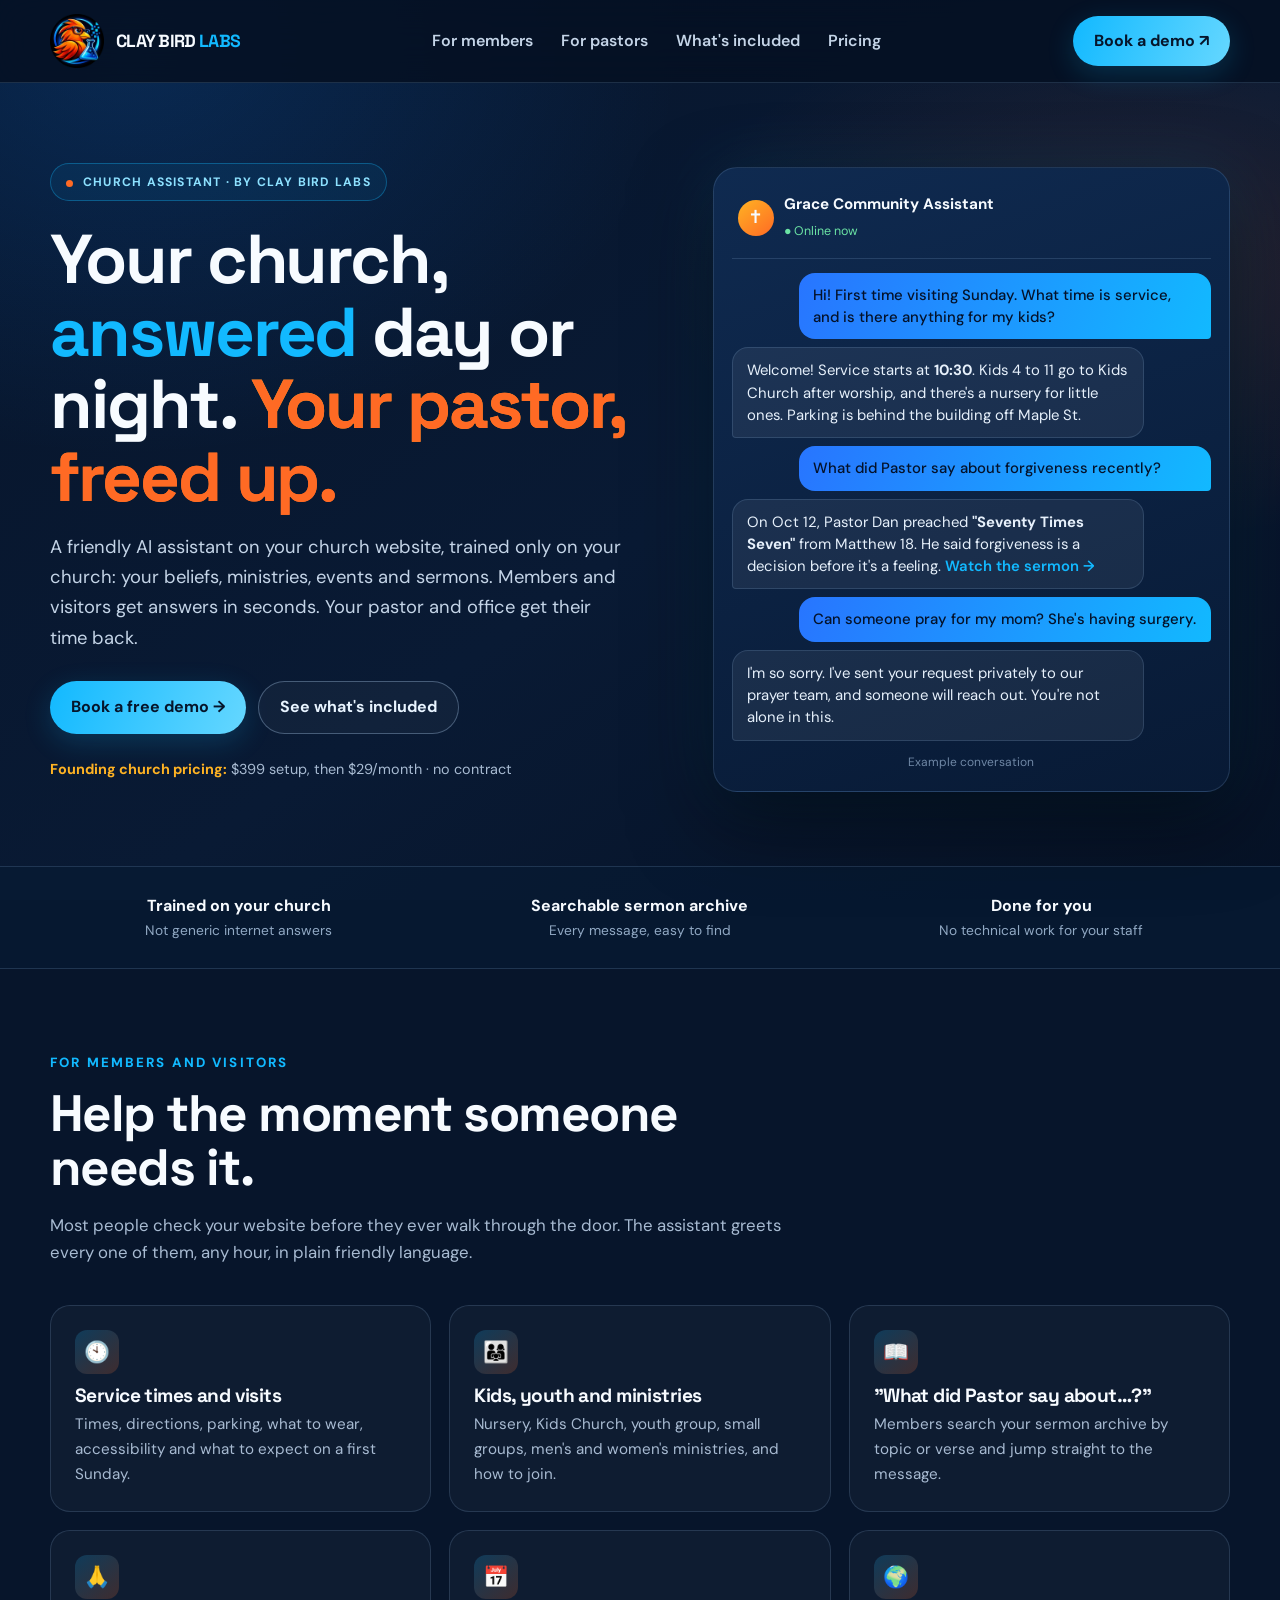
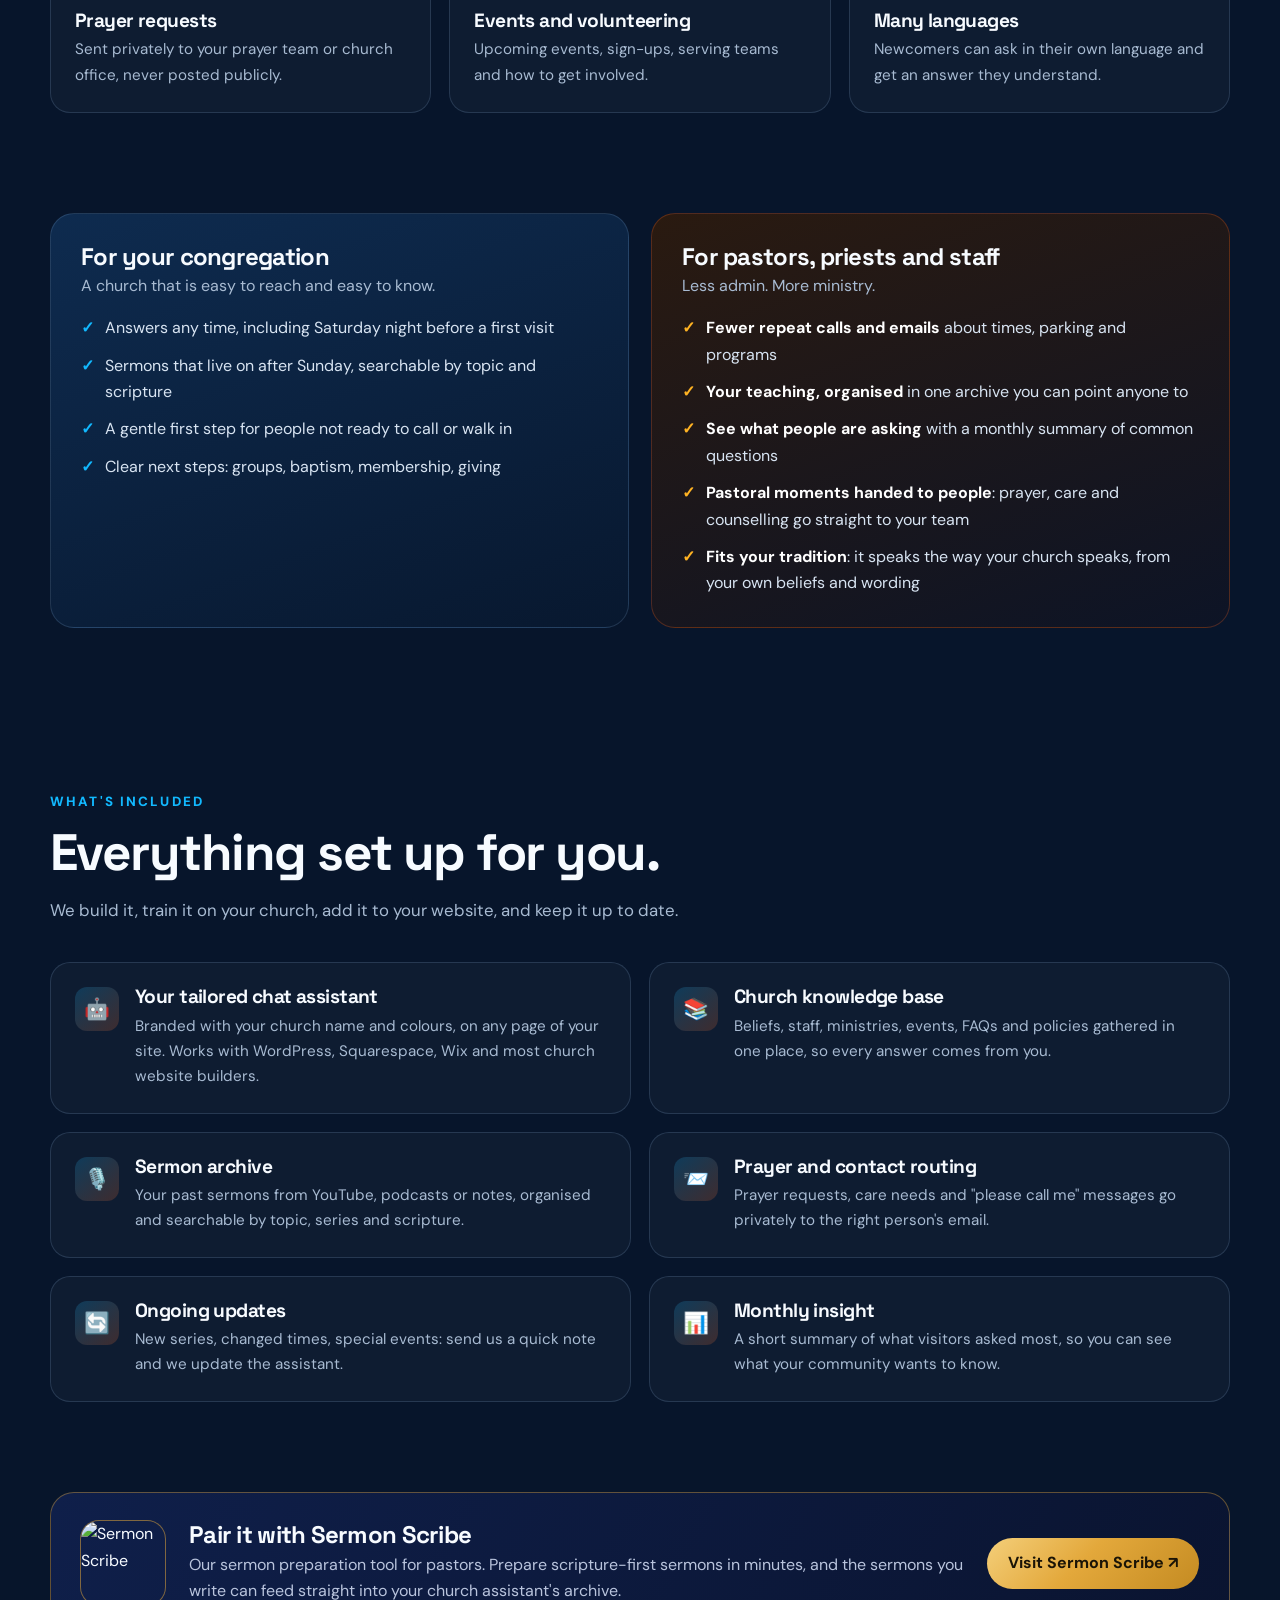
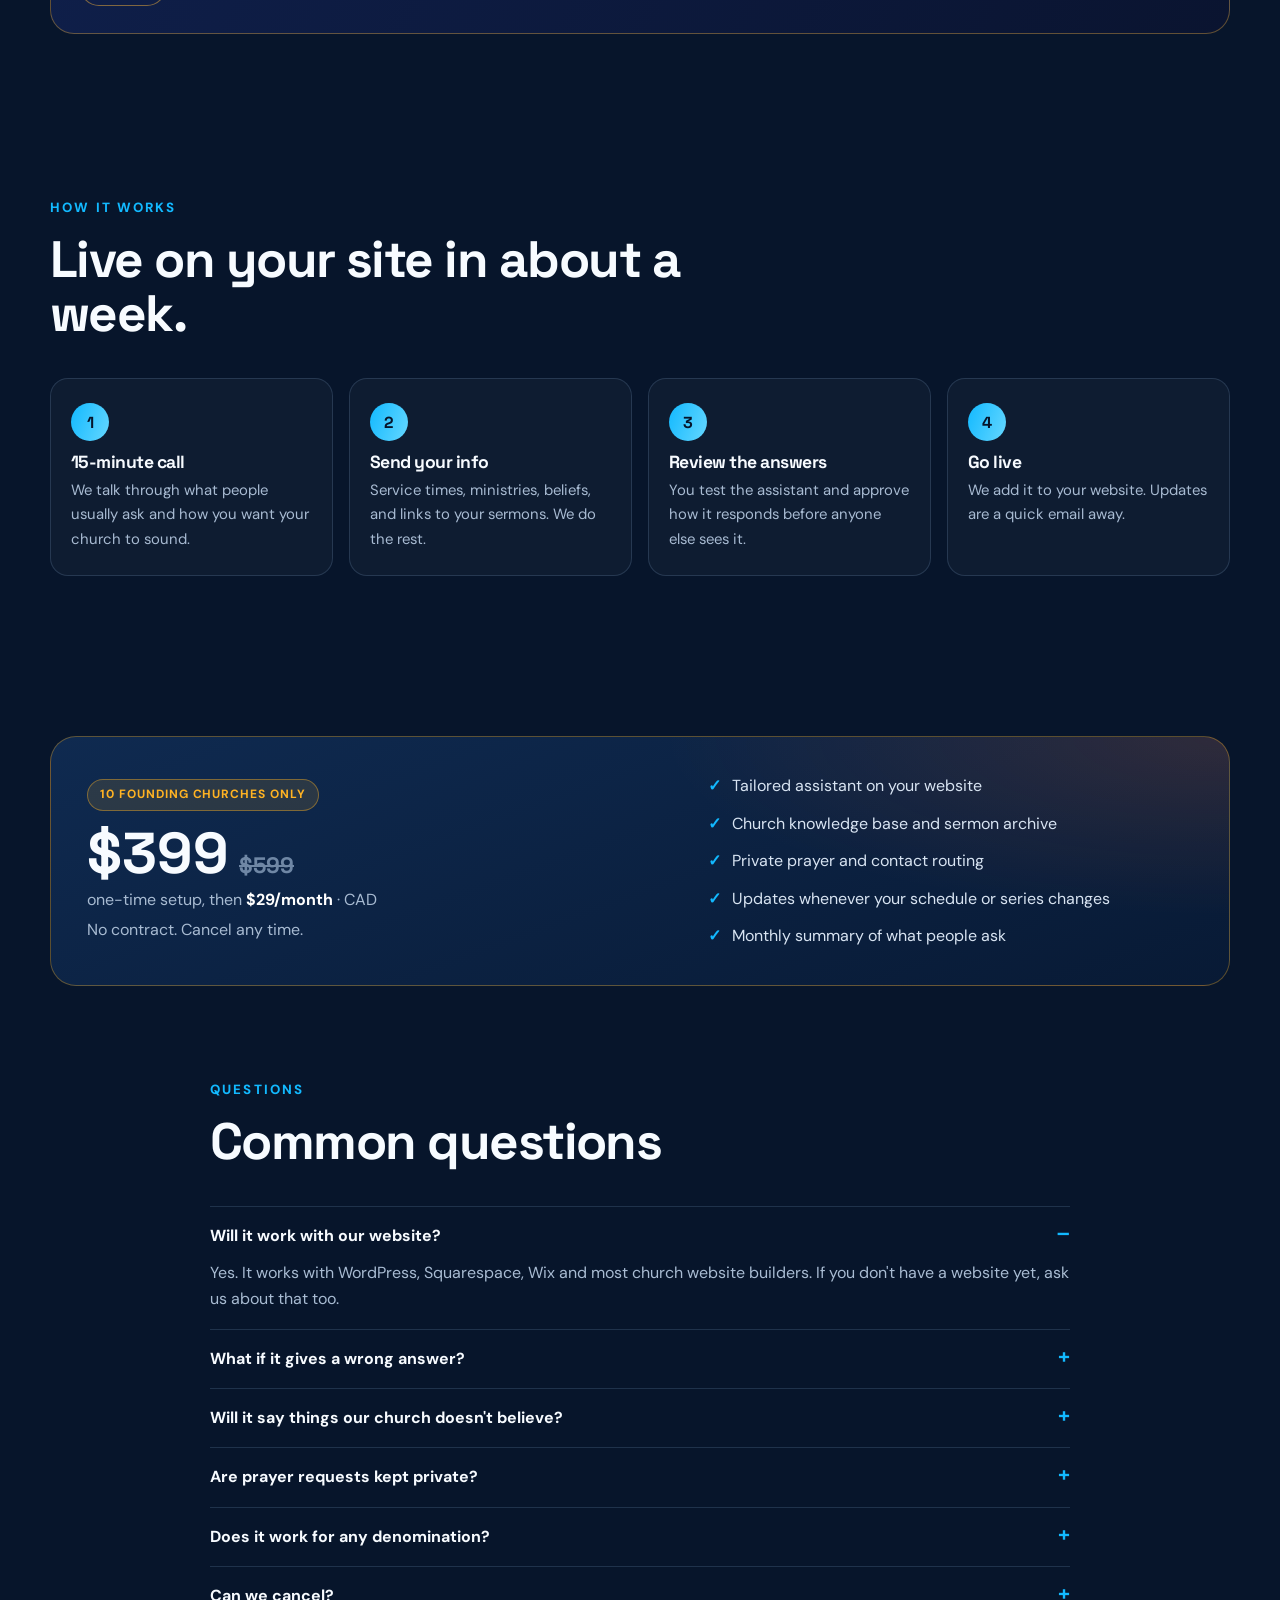
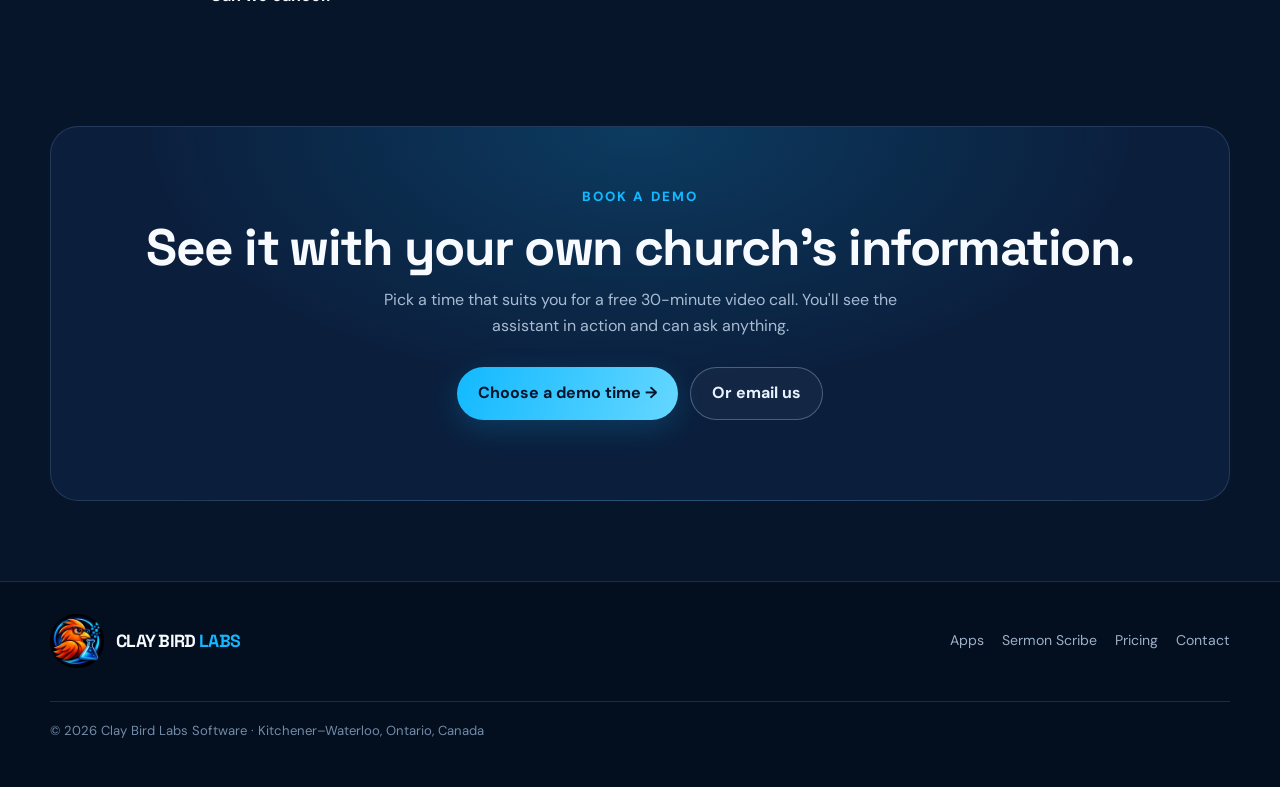
==== commit 355b4660: "New Church Assistant landing page Co-Authored-By: Claude Opus 5.5 <noreply@anthropic.com> Claude-Ses" ====
--- a/church-assistant/index.html
+++ b/church-assistant/index.html
@@ -211,8 +211,8 @@
   <div class="cta">
     <small>BOOK A DEMO</small>
     <h2>See it with your own church's information.</h2>
-    <p>Email us your church name and website. We'll set up a short demo so you can try it before you decide.</p>
-    <a class="btn primary" href="mailto:hello@claybirdlabs.com?subject=Church%20Assistant%20demo&body=Church%20name%3A%0AWebsite%3A%0ABest%20time%20to%20talk%3A">Email hello@claybirdlabs.com →</a>
+    <p>Pick a time that suits you for a free 30-minute video call. You'll see the assistant in action and can ask anything.</p>
+    <div class="actions" style="justify-content:center"><a class="btn primary" href="https://calendar.google.com/calendar/appointments/schedules/AcZssZ37JmGznPZSS0lYgXFSwptFMI-esi3qCuT-MPUqfaLeyZhXjBI9rxglKH43iVNfxqwGAcTZAnoh?gv=true" target="_blank" rel="noopener">Choose a demo time →</a><a class="btn secondary" href="mailto:hello@claybirdlabs.com?subject=Church%20Assistant%20demo">Or email us</a></div>
   </div>
 </div></section>
 </main>
